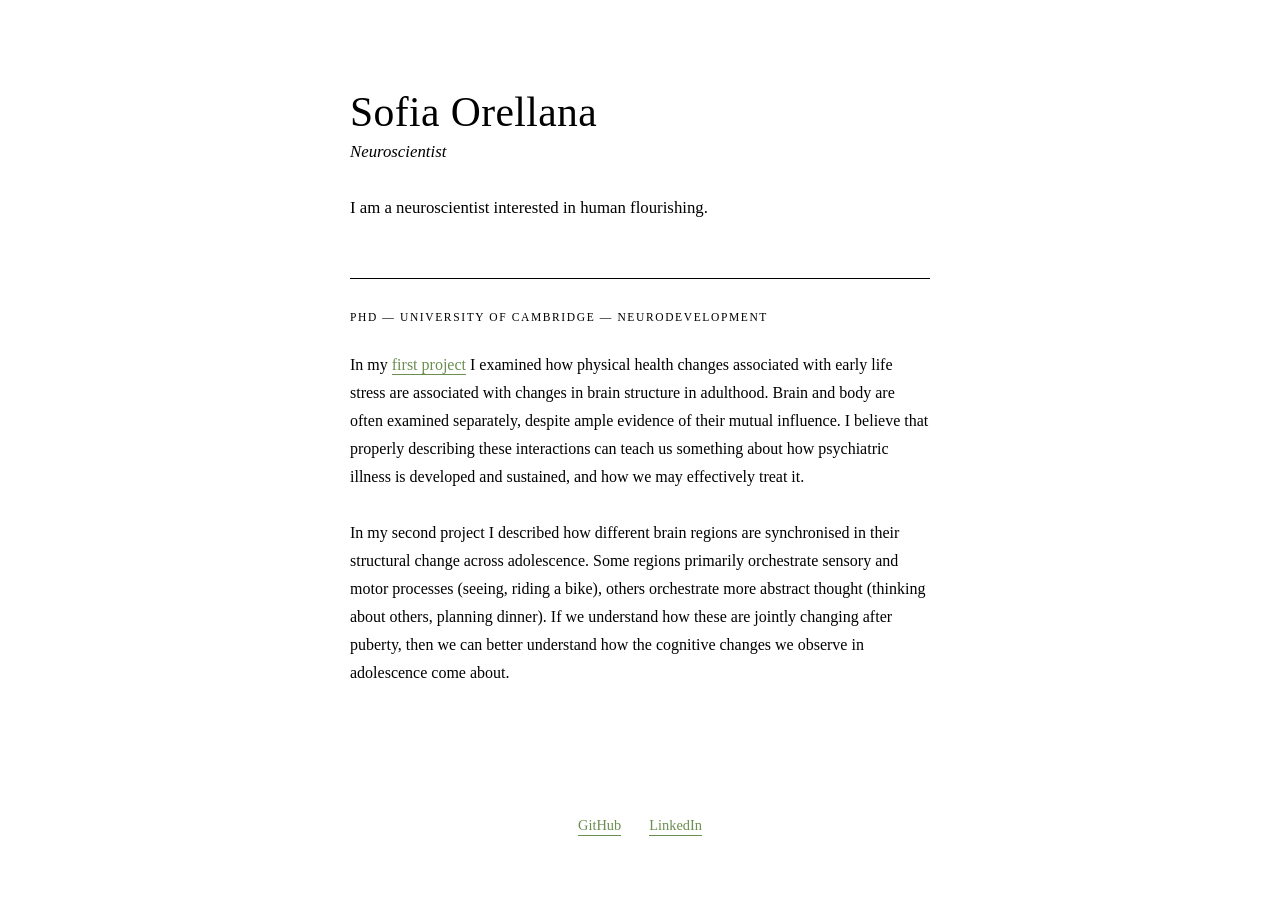
==== index.html @ bc7b794e "index?" ====
<!DOCTYPE html>
<html lang="en">
<head>
    <meta charset="UTF-8">
    <meta name="viewport" content="width=device-width, initial-scale=1.0">
    <title>Sofia Orellana</title>
    <style>
        * {
            margin: 0;
            padding: 0;
            box-sizing: border-box;
        }

        body {
            font-family: 'Times New Roman', Times, serif;
            background: #fff;
            color: #000;
            min-height: 100vh;
            display: flex;
            flex-direction: column;
        }

        main {
            max-width: 660px;
            margin: 0 auto;
            padding: 88px 40px 64px;
            flex: 1;
        }

        header {
            margin-bottom: 56px;
        }

        h1 {
            font-size: 2.6rem;
            font-weight: normal;
            letter-spacing: 0.01em;
            margin-bottom: 6px;
        }

        .subtitle {
            font-size: 1.05rem;
            font-style: italic;
        }

        .tagline {
            margin-top: 32px;
            font-size: 1.05rem;
            line-height: 1.65;
        }

        .research {
            border-top: 1px solid #000;
            padding-top: 32px;
        }

        .research-label {
            font-size: 0.72rem;
            letter-spacing: 0.14em;
            text-transform: uppercase;
            margin-bottom: 28px;
        }

        .research-intro {
            font-size: 1rem;
            line-height: 1.75;
            margin-bottom: 28px;
        }

        .project {
            margin-bottom: 28px;
        }

        .project p {
            font-size: 1rem;
            line-height: 1.75;
        }

        footer {
            max-width: 660px;
            margin: 0 auto;
            padding: 0 40px 64px;
            display: flex;
            gap: 28px;
        }

        a {
            color: #6b8f50;
            text-decoration: none;
            border-bottom: 1px solid #6b8f50;
            padding-bottom: 1px;
            transition: border-color 0.15s ease;
        }

        a:hover {
            border-bottom-color: transparent;
        }

        footer a {
            font-family: 'Times New Roman', Times, serif;
            font-size: 0.9rem;
        }

        @media (max-width: 600px) {
            main, footer {
                padding-left: 28px;
                padding-right: 28px;
            }

            h1 {
                font-size: 2rem;
            }
        }
    </style>
</head>
<body>

    <main>
        <header>
            <h1>Sofia Orellana</h1>
            <p class="subtitle">Neuroscientist</p>
            <p class="tagline">I am a neuroscientist interested in human flourishing.</p>
        </header>

        <section class="research">
            <p class="research-label">PhD &mdash; University of Cambridge &mdash; Neurodevelopment</p>

            <div class="project">
                <p>In my <a href="https://www.pnas.org/doi/10.1073/pnas.2304704121" target="_blank" rel="noopener">first project</a> I examined how physical health changes associated with early life stress are associated with changes in brain structure in adulthood. Brain and body are often examined separately, despite ample evidence of their mutual influence. I believe that properly describing these interactions can teach us something about how psychiatric illness is developed and sustained, and how we may effectively treat it.</p>
            </div>

            <div class="project">
                <p>In my second project I described how different brain regions are synchronised in their structural change across adolescence. Some regions primarily orchestrate sensory and motor processes (seeing, riding a bike), others orchestrate more abstract thought (thinking about others, planning dinner). If we understand how these are jointly changing after puberty, then we can better understand how the cognitive changes we observe in adolescence come about.</p>
            </div>
        </section>
    </main>

    <footer>
        <a href="https://github.com/s-orellana" target="_blank" rel="noopener">GitHub</a>
        <a href="https://uk.linkedin.com/in/sofia-c-orellana" target="_blank" rel="noopener">LinkedIn</a>
    </footer>

</body>
</html>
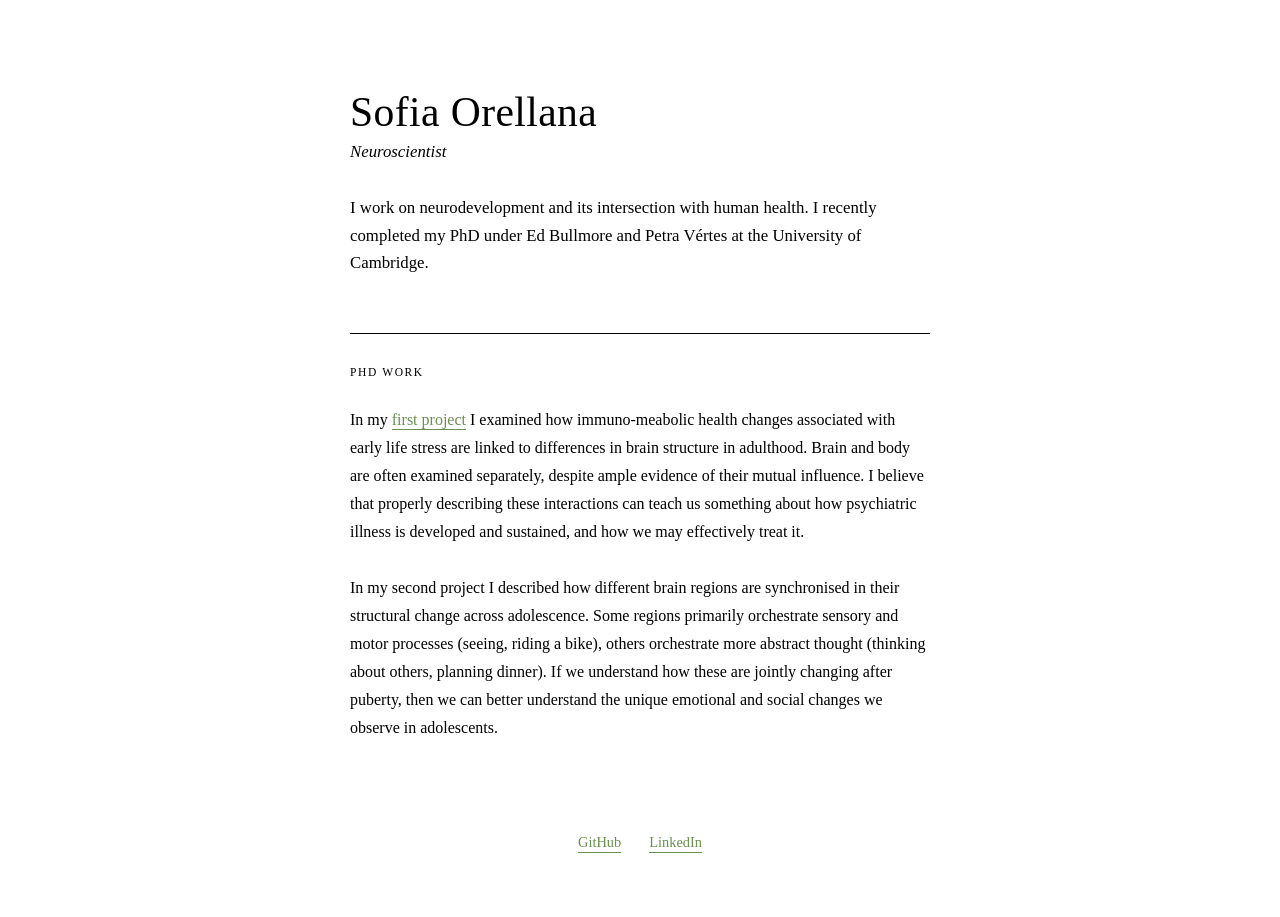
==== commit c010978e: "edits to text" ====
--- a/index.html
+++ b/index.html
@@ -119,18 +119,18 @@
         <header>
             <h1>Sofia Orellana</h1>
             <p class="subtitle">Neuroscientist</p>
-            <p class="tagline">I am a neuroscientist interested in human flourishing.</p>
+            <p class="tagline">I work on neurodevelopment and its intersection with human health. I recently completed my PhD under Ed Bullmore and Petra Vértes at the University of Cambridge.</p>
         </header>
 
         <section class="research">
-            <p class="research-label">PhD &mdash; University of Cambridge &mdash; Neurodevelopment</p>
+            <p class="research-label">PhD work</p>
 
             <div class="project">
-                <p>In my <a href="https://www.pnas.org/doi/10.1073/pnas.2304704121" target="_blank" rel="noopener">first project</a> I examined how physical health changes associated with early life stress are associated with changes in brain structure in adulthood. Brain and body are often examined separately, despite ample evidence of their mutual influence. I believe that properly describing these interactions can teach us something about how psychiatric illness is developed and sustained, and how we may effectively treat it.</p>
+                <p>In my <a href="https://www.pnas.org/doi/10.1073/pnas.2304704121" target="_blank" rel="noopener">first project</a> I examined how immuno-meabolic health changes associated with early life stress are linked to differences in brain structure in adulthood. Brain and body are often examined separately, despite ample evidence of their mutual influence. I believe that properly describing these interactions can teach us something about how psychiatric illness is developed and sustained, and how we may effectively treat it.</p>
             </div>
 
             <div class="project">
-                <p>In my second project I described how different brain regions are synchronised in their structural change across adolescence. Some regions primarily orchestrate sensory and motor processes (seeing, riding a bike), others orchestrate more abstract thought (thinking about others, planning dinner). If we understand how these are jointly changing after puberty, then we can better understand how the cognitive changes we observe in adolescence come about.</p>
+                <p>In my second project I described how different brain regions are synchronised in their structural change across adolescence. Some regions primarily orchestrate sensory and motor processes (seeing, riding a bike), others orchestrate more abstract thought (thinking about others, planning dinner). If we understand how these are jointly changing after puberty, then we can better understand the unique emotional and social changes we observe in adolescents.</p>
             </div>
         </section>
     </main>
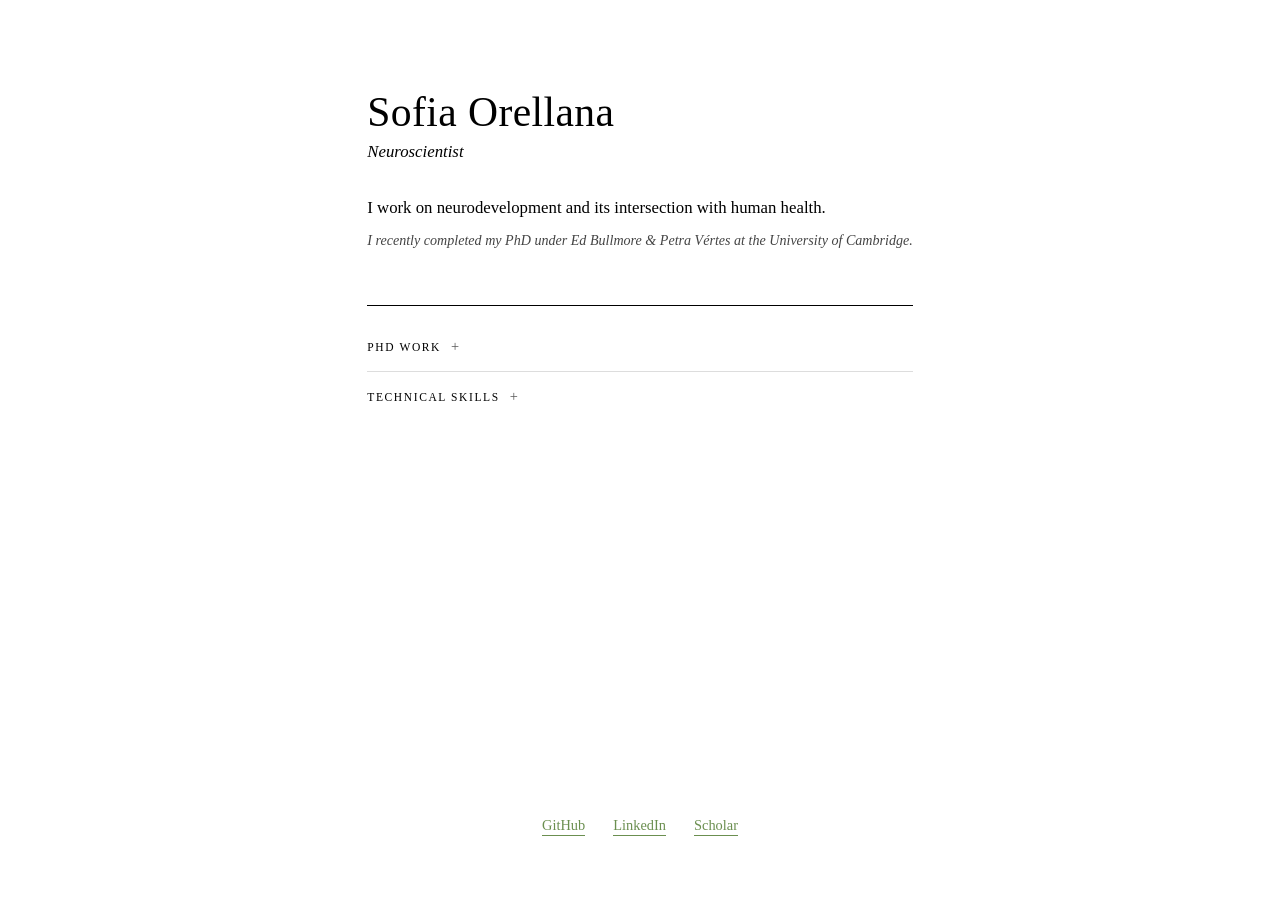
==== commit a00891f2: "edits to text" ====
--- a/index.html
+++ b/index.html
@@ -45,8 +45,18 @@
 
         .tagline {
             margin-top: 32px;
+        }
+
+        .tagline-main {
             font-size: 1.05rem;
             line-height: 1.65;
+        }
+
+        .tagline-meta {
+            margin-top: 10px;
+            font-size: 0.88rem;
+            font-style: italic;
+            color: #444;
         }
 
         .research {
@@ -54,16 +64,38 @@
             padding-top: 32px;
         }
 
-        .research-label {
+        details {
+            cursor: pointer;
+        }
+
+        details summary {
+            list-style: none;
+            display: flex;
+            align-items: baseline;
+            gap: 10px;
             font-size: 0.72rem;
             letter-spacing: 0.14em;
             text-transform: uppercase;
-            margin-bottom: 28px;
-        }
-
-        .research-intro {
-            font-size: 1rem;
-            line-height: 1.75;
+            margin-bottom: 0;
+            user-select: none;
+        }
+
+        details summary::-webkit-details-marker {
+            display: none;
+        }
+
+        details summary::after {
+            content: '+';
+            font-size: 0.9rem;
+            letter-spacing: 0;
+            color: #555;
+        }
+
+        details[open] summary::after {
+            content: '\2212';
+        }
+
+        details[open] summary {
             margin-bottom: 28px;
         }
 
@@ -74,6 +106,19 @@
         .project p {
             font-size: 1rem;
             line-height: 1.75;
+        }
+
+        .skills-list {
+            margin-top: 14px;
+            padding-left: 1.2em;
+            font-size: 1rem;
+            line-height: 2;
+        }
+
+        .research > details + details {
+            margin-top: 16px;
+            padding-top: 16px;
+            border-top: 1px solid #ddd;
         }
 
         footer {
@@ -119,25 +164,44 @@
         <header>
             <h1>Sofia Orellana</h1>
             <p class="subtitle">Neuroscientist</p>
-            <p class="tagline">I work on neurodevelopment and its intersection with human health. I recently completed my PhD under Ed Bullmore and Petra Vértes at the University of Cambridge.</p>
+            <div class="tagline">
+                <p class="tagline-main">I work on neurodevelopment and its intersection with human health.</p>
+                <p class="tagline-meta">I recently completed my PhD under Ed Bullmore &amp; Petra Vértes at the University of Cambridge.</p>
+            </div>
         </header>
 
         <section class="research">
-            <p class="research-label">PhD work</p>
-
-            <div class="project">
-                <p>In my <a href="https://www.pnas.org/doi/10.1073/pnas.2304704121" target="_blank" rel="noopener">first project</a> I examined how immuno-meabolic health changes associated with early life stress are linked to differences in brain structure in adulthood. Brain and body are often examined separately, despite ample evidence of their mutual influence. I believe that properly describing these interactions can teach us something about how psychiatric illness is developed and sustained, and how we may effectively treat it.</p>
-            </div>
-
-            <div class="project">
-                <p>In my second project I described how different brain regions are synchronised in their structural change across adolescence. Some regions primarily orchestrate sensory and motor processes (seeing, riding a bike), others orchestrate more abstract thought (thinking about others, planning dinner). If we understand how these are jointly changing after puberty, then we can better understand the unique emotional and social changes we observe in adolescents.</p>
-            </div>
+            <details>
+                <summary>PhD work</summary>
+
+                <div class="project">
+                    <p>In my <a href="https://www.pnas.org/doi/10.1073/pnas.2304704121" target="_blank" rel="noopener">first project</a> I examined how immuno-metabolic health changes associated with early life stress are linked to differences in brain structure in adulthood. Brain and body are often examined separately, despite ample evidence of their mutual influence. I believe that properly describing these interactions can teach us something about how psychiatric illness is developed and sustained, and how we may effectively treat it.</p>
+                </div>
+
+                <div class="project">
+                    <p>In my second project I described how different brain regions are synchronised in their structural change across adolescence. Some regions primarily orchestrate sensory and motor processes (seeing, riding a bike), others orchestrate more abstract thought (thinking about others, planning dinner). If we understand how these are jointly changing after puberty, then we can better understand the unique emotional and social changes we observe in adolescents.</p>
+                </div>
+            </details>
+
+            <details>
+                <summary>Technical skills</summary>
+
+                <div class="project">
+                    <p>In my work I regularly deal with large-scale datasets and complex analytics pipelines. I am comfortable working with:</p>
+                    <ul class="skills-list">
+                        <li>Clinical data</li>
+                        <li>MRI data</li>
+                        <li>Cluster computing</li>
+                    </ul>
+                </div>
+            </details>
         </section>
     </main>
 
     <footer>
         <a href="https://github.com/s-orellana" target="_blank" rel="noopener">GitHub</a>
         <a href="https://uk.linkedin.com/in/sofia-c-orellana" target="_blank" rel="noopener">LinkedIn</a>
+        <a href="https://scholar.google.com/citations?user=67bRZDMAAAAJ&hl=en" target="_blank" rel="noopener">Scholar</a>
     </footer>
 
 </body>
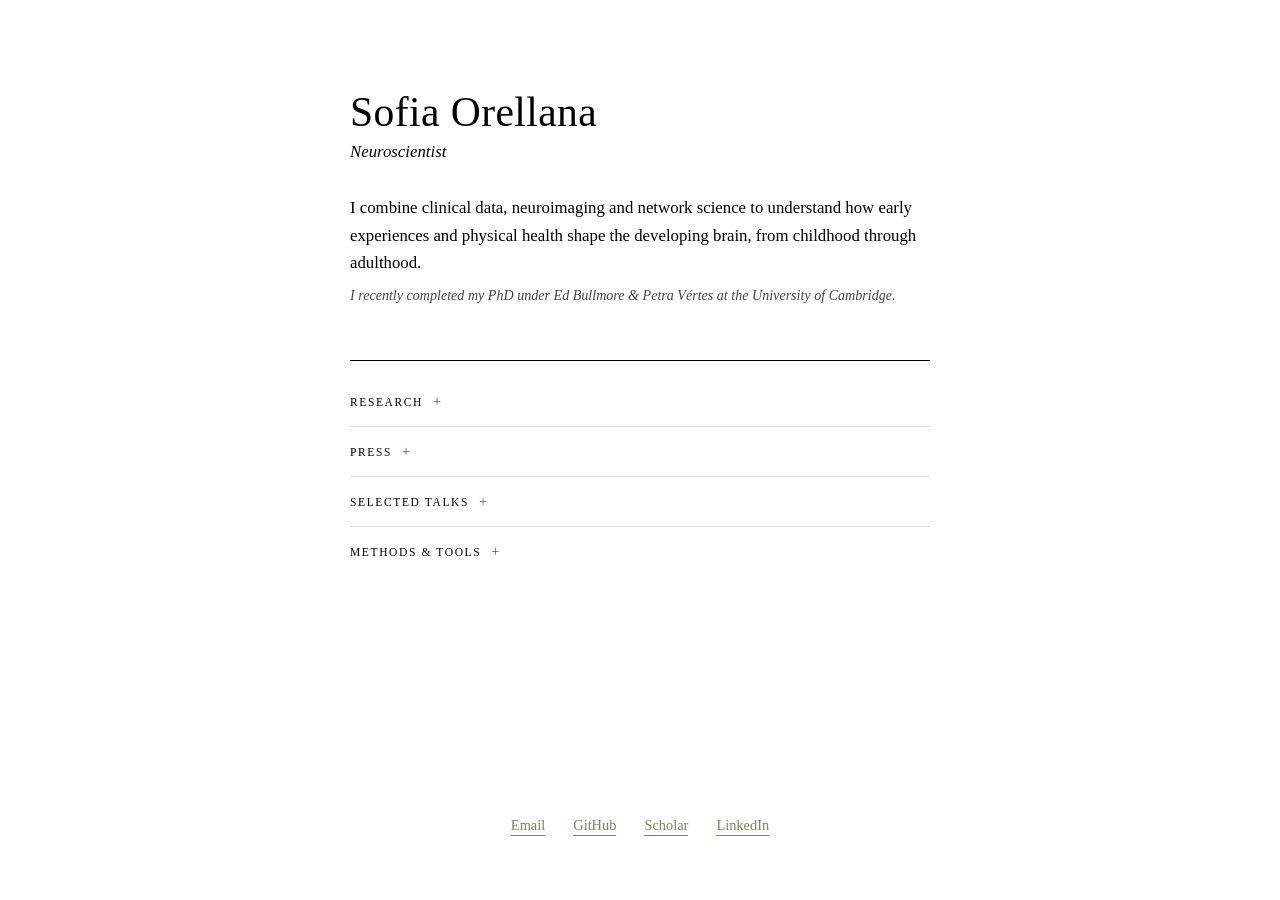
==== commit 44644613: "edits to text Made-with: Cursor" ====
--- a/index.html
+++ b/index.html
@@ -121,11 +121,100 @@
             border-top: 1px solid #ddd;
         }
 
+        .pub-list,
+        .talk-list {
+            list-style: none;
+            padding-left: 0;
+        }
+
+        .pub-list li {
+            font-size: 0.95rem;
+            line-height: 1.55;
+            margin-bottom: 18px;
+        }
+
+        .pub-list li:last-child,
+        .talk-list li:last-child {
+            margin-bottom: 0;
+        }
+
+        .pub-list .own-name {
+            font-weight: bold;
+        }
+
+        .pub-list .pub-title {
+            font-style: italic;
+        }
+
+        .pub-list .pub-venue {
+            color: #444;
+        }
+
+        .pub-group-label {
+            font-size: 0.72rem;
+            letter-spacing: 0.14em;
+            text-transform: uppercase;
+            color: #555;
+            margin-bottom: 12px;
+            margin-top: 4px;
+        }
+
+        .pub-list + .pub-group-label {
+            margin-top: 24px;
+        }
+
+        .talk-list li {
+            font-size: 0.95rem;
+            line-height: 1.55;
+            margin-bottom: 14px;
+        }
+
+        .talk-list .talk-date {
+            font-style: italic;
+            color: #444;
+        }
+
+        .press-intro {
+            font-size: 0.95rem;
+            line-height: 1.6;
+            margin-bottom: 16px;
+        }
+
+        .press-more {
+            font-size: 0.9rem;
+            line-height: 1.6;
+            margin-top: 16px;
+            color: #444;
+        }
+
+        .methods-group {
+            margin-bottom: 20px;
+        }
+
+        .methods-group:last-child {
+            margin-bottom: 0;
+        }
+
+        .methods-group h4 {
+            font-size: 0.72rem;
+            letter-spacing: 0.14em;
+            text-transform: uppercase;
+            color: #555;
+            font-weight: normal;
+            margin-bottom: 6px;
+        }
+
+        .methods-group p {
+            font-size: 0.95rem;
+            line-height: 1.65;
+        }
+
         footer {
             max-width: 660px;
             margin: 0 auto;
             padding: 0 40px 64px;
             display: flex;
+            flex-wrap: wrap;
             gap: 28px;
         }
 
@@ -165,14 +254,14 @@
             <h1>Sofia Orellana</h1>
             <p class="subtitle">Neuroscientist</p>
             <div class="tagline">
-                <p class="tagline-main">I work on neurodevelopment and its intersection with human health.</p>
+                <p class="tagline-main">I combine clinical data, neuroimaging and network science to understand how early experiences and physical health shape the developing brain, from childhood through adulthood.</p>
                 <p class="tagline-meta">I recently completed my PhD under Ed Bullmore &amp; Petra Vértes at the University of Cambridge.</p>
             </div>
         </header>
 
         <section class="research">
             <details>
-                <summary>PhD work</summary>
+                <summary>Research</summary>
 
                 <div class="project">
                     <p>In my <a href="https://www.pnas.org/doi/10.1073/pnas.2304704121" target="_blank" rel="noopener">first project</a> I examined how immuno-metabolic health changes associated with early life stress are linked to differences in brain structure in adulthood. Brain and body are often examined separately, despite ample evidence of their mutual influence. I believe that properly describing these interactions can teach us something about how psychiatric illness is developed and sustained, and how we may effectively treat it.</p>
@@ -184,24 +273,136 @@
             </details>
 
             <details>
-                <summary>Technical skills</summary>
-
-                <div class="project">
-                    <p>In my work I regularly deal with large-scale datasets and complex analytics pipelines. I am comfortable working with:</p>
-                    <ul class="skills-list">
-                        <li>Clinical data</li>
-                        <li>MRI data</li>
-                        <li>Cluster computing</li>
-                    </ul>
+                <summary>Press</summary>
+
+                <p class="press-intro">My 2024 PNAS paper on childhood maltreatment and adult brain structure was covered by news outlets internationally. A selection:</p>
+
+                <ul class="talk-list press-list">
+                    <li>
+                        <span class="talk-date">April 2024</span> — <a href="https://www.cam.ac.uk/research/news/study-unpicks-why-childhood-maltreatment-continues-to-impact-on-mental-and-physical-health-into" target="_blank" rel="noopener">University of Cambridge</a>: <em>Study unpicks why childhood maltreatment continues to impact on mental and physical health into adulthood.</em>
+                    </li>
+                    <li>
+                        <span class="talk-date">April 2024</span> — <a href="https://www.sciencedaily.com/releases/2024/04/240411130350.htm" target="_blank" rel="noopener">ScienceDaily</a>.
+                    </li>
+                    <li>
+                        <span class="talk-date">April 2024</span> — <a href="https://medicalxpress.com/news/2024-04-unpicks-childhood-maltreatment-impact-mental.html" target="_blank" rel="noopener">Medical Xpress</a>.
+                    </li>
+                    <li>
+                        <span class="talk-date">May 2024</span> — <a href="https://elpais.com/ciencia/materia-gris/2024-05-15/como-el-maltrato-infantil-condiciona-la-salud-de-quien-lo-sufrio.html" target="_blank" rel="noopener">El País</a> (in Spanish): <em>Cómo el maltrato infantil condiciona la salud de quien lo sufrió.</em>
+                    </li>
+                </ul>
+
+                <p class="press-more"><a href="https://pnas.altmetric.com/details/162027358/news" target="_blank" rel="noopener">Full coverage via Altmetric</a> (29 outlets, 38 stories).</p>
+            </details>
+
+            <!-- PUBLICATIONS SECTION — commented out for now. Uncomment the block below to restore.
+            <details>
+                <summary>Publications</summary>
+
+                <p class="pub-group-label">First-author</p>
+                <ul class="pub-list">
+                    <li>
+                        <span class="own-name">Orellana, S.C.</span>, Bethlehem, R.A.I., Simpson-Kent, I.L., van Harmelen, A., Vértes, P.E. &amp; Bullmore, E.T. (2024).
+                        <span class="pub-title">Childhood maltreatment influences adult brain structure through its effects on immune, metabolic, and psychosocial factors.</span>
+                        <span class="pub-venue">Proceedings of the National Academy of Sciences.</span>
+                        <a href="https://doi.org/10.1073/pnas.2304704121" target="_blank" rel="noopener">DOI</a>
+                    </li>
+                    <li>
+                        <span class="own-name">Orellana, S.C.</span>, Monaghan, A., Dorfschmidt, L., Sebenius, I.S., Hutchins, E., Dear, R., Romero-Garcia, R., Bethlehem, R.A.I., Vértes, P.E. &amp; Bullmore, E.T.
+                        <span class="pub-title">Coordinated dynamics of structural similarity development from childhood to adolescence underpin the maturation of canonical macro-scale functional connectivity networks.</span>
+                        <span class="pub-venue">In preparation.</span>
+                    </li>
+                </ul>
+
+                <p class="pub-group-label">Contributed</p>
+                <ul class="pub-list">
+                    <li>
+                        König, M., Smith, A.J., Moreno-López, L., Davidson, E., Dauvermann, M., <span class="own-name">Orellana, S.</span>, McCormick, E.M., Peris, T.S., Kaser, M., Ioannidis, K. &amp; van Harmelen, A.-L. (2025).
+                        <span class="pub-title">Friendship buffering effects on mental health symptoms before and during the COVID-19 pandemic: a UK longitudinal study of young people with childhood adversity.</span>
+                        <span class="pub-venue">Development and Psychopathology.</span>
+                        <a href="https://doi.org/10.1017/S0954579424001986" target="_blank" rel="noopener">DOI</a>
+                    </li>
+                    <li>
+                        Dauvermann, M.R., Moreno-Lopéz, L., Vai, B., González-García, N., <span class="own-name">Orellana, S.</span>, Jones, P.B., Bullmore, E., Goodyer, I.M. &amp; van Harmelen, A.-L. (2024).
+                        <span class="pub-title">Early adolescent perceived friendship quality aids affective and neural responses to social inclusion and exclusion in young adults with and without adverse childhood experiences.</span>
+                        <span class="pub-venue">Social Cognitive and Affective Neuroscience.</span>
+                        <a href="https://doi.org/10.1093/scan/nsae044" target="_blank" rel="noopener">DOI</a>
+                    </li>
+                    <li>
+                        König, M., Berhe, O., Ioannidis, K., <span class="own-name">Orellana, S.</span>, Davidson, E., Kaser, M., RAISE Consortium, Moreno-López, L. &amp; van Harmelen, A.-L. (2023).
+                        <span class="pub-title">The stress-buffering role of friendships in young people with childhood threat experiences: a preliminary report.</span>
+                        <span class="pub-venue">European Journal of Psychotraumatology.</span>
+                        <a href="https://doi.org/10.1080/20008066.2023.2281971" target="_blank" rel="noopener">DOI</a>
+                    </li>
+                    <li>
+                        Meier, I.M., Montoya, E.R., Spencer, H., <span class="own-name">Orellana, S.C.</span>, van Buuren, M., van Honk, J. &amp; Bos, P.A. (2023).
+                        <span class="pub-title">Preliminary data on oxytocin modulation of neural reactivity in women to emotional stimuli of children depending on childhood emotional neglect.</span>
+                        <span class="pub-venue">Developmental Psychobiology.</span>
+                        <a href="https://doi.org/10.1002/dev.22349" target="_blank" rel="noopener">DOI</a>
+                    </li>
+                    <li>
+                        Smith, A.J., Moreno-López, L., Davidson, E., Dauvermann, M., <span class="own-name">Orellana, S.</span>, Soneson, E., Ioannidis, K., Kaser, M. &amp; van Harmelen, A.-L. (2021).
+                        <span class="pub-title">REACT study protocol: Resilience after the COVID-19 threat (REACT) in adolescents.</span>
+                        <span class="pub-venue">BMJ Open.</span>
+                        <a href="https://doi.org/10.1136/bmjopen-2020-042824" target="_blank" rel="noopener">DOI</a>
+                    </li>
+                </ul>
+            </details>
+            -->
+            <!-- END PUBLICATIONS SECTION -->
+
+            <details>
+                <summary>Selected talks</summary>
+
+                <ul class="talk-list">
+                    <li>
+                        <span class="talk-date">November 2025</span> — Research keynote, NHS Luton Safeguarding Conference. <em>The effects of early adversity and neglect on adult health and brain structure.</em>
+                    </li>
+                    <li>
+                        <span class="talk-date">January 2024</span> — Oral presentation, Stress-NL Research Masterclass. <em>Immuno-metabolic and psychosocial mediators of early life stress on adult brain structure.</em>
+                    </li>
+                    <li>
+                        <span class="talk-date">June 2020</span> — Plenary, 20th International Conference on Computational Science (ICCS). <em>Assessing hub overload and cascading failure in neurological injury — a complex networks approach.</em>
+                    </li>
+                </ul>
+            </details>
+
+            <details>
+                <summary>Methods &amp; tools</summary>
+
+                <div class="methods-group">
+                    <h4>Statistics &amp; modelling</h4>
+                    <p>Multivariate models linking brain, body and behaviour, including mediation analyses; graph-theoretic analyses of structural brain networks; structural similarity / morphometric similarity network construction; analyses of coordinated brain maturation across development.</p>
+                </div>
+
+                <div class="methods-group">
+                    <h4>Neuroimaging</h4>
+                    <p>Structural MRI and diffusion-weighted imaging. FreeSurfer, FSL and SPM — from raw data through preprocessing, surface reconstruction, manual quality control, and network construction.</p>
+                </div>
+
+                <div class="methods-group">
+                    <h4>Programming &amp; infrastructure</h4>
+                    <p>Python, R, MATLAB and Bash. Comfortable building and running analysis pipelines on high-performance computing (SLURM) clusters, and working with large cohorts — including UK Biobank (n ≈ 10,000) and deeply-phenotyped longitudinal developmental samples.</p>
+                </div>
+
+                <div class="methods-group">
+                    <h4>Teaching</h4>
+                    <p>Taught MRI preprocessing with FreeSurfer, Bash scripting and HPC job submission to Master's students at the University of Cambridge.</p>
+                </div>
+
+                <div class="methods-group">
+                    <h4>Code</h4>
+                    <p>Analysis code from my published work is available on <a href="https://github.com/s-orellana" target="_blank" rel="noopener">GitHub</a>.</p>
                 </div>
             </details>
         </section>
     </main>
 
     <footer>
+        <a href="mailto:sdco2@cam.ac.uk">Email</a>
         <a href="https://github.com/s-orellana" target="_blank" rel="noopener">GitHub</a>
+        <a href="https://scholar.google.com/citations?user=67bRZDMAAAAJ&hl=en" target="_blank" rel="noopener">Scholar</a>
         <a href="https://uk.linkedin.com/in/sofia-c-orellana" target="_blank" rel="noopener">LinkedIn</a>
-        <a href="https://scholar.google.com/citations?user=67bRZDMAAAAJ&hl=en" target="_blank" rel="noopener">Scholar</a>
     </footer>
 
 </body>
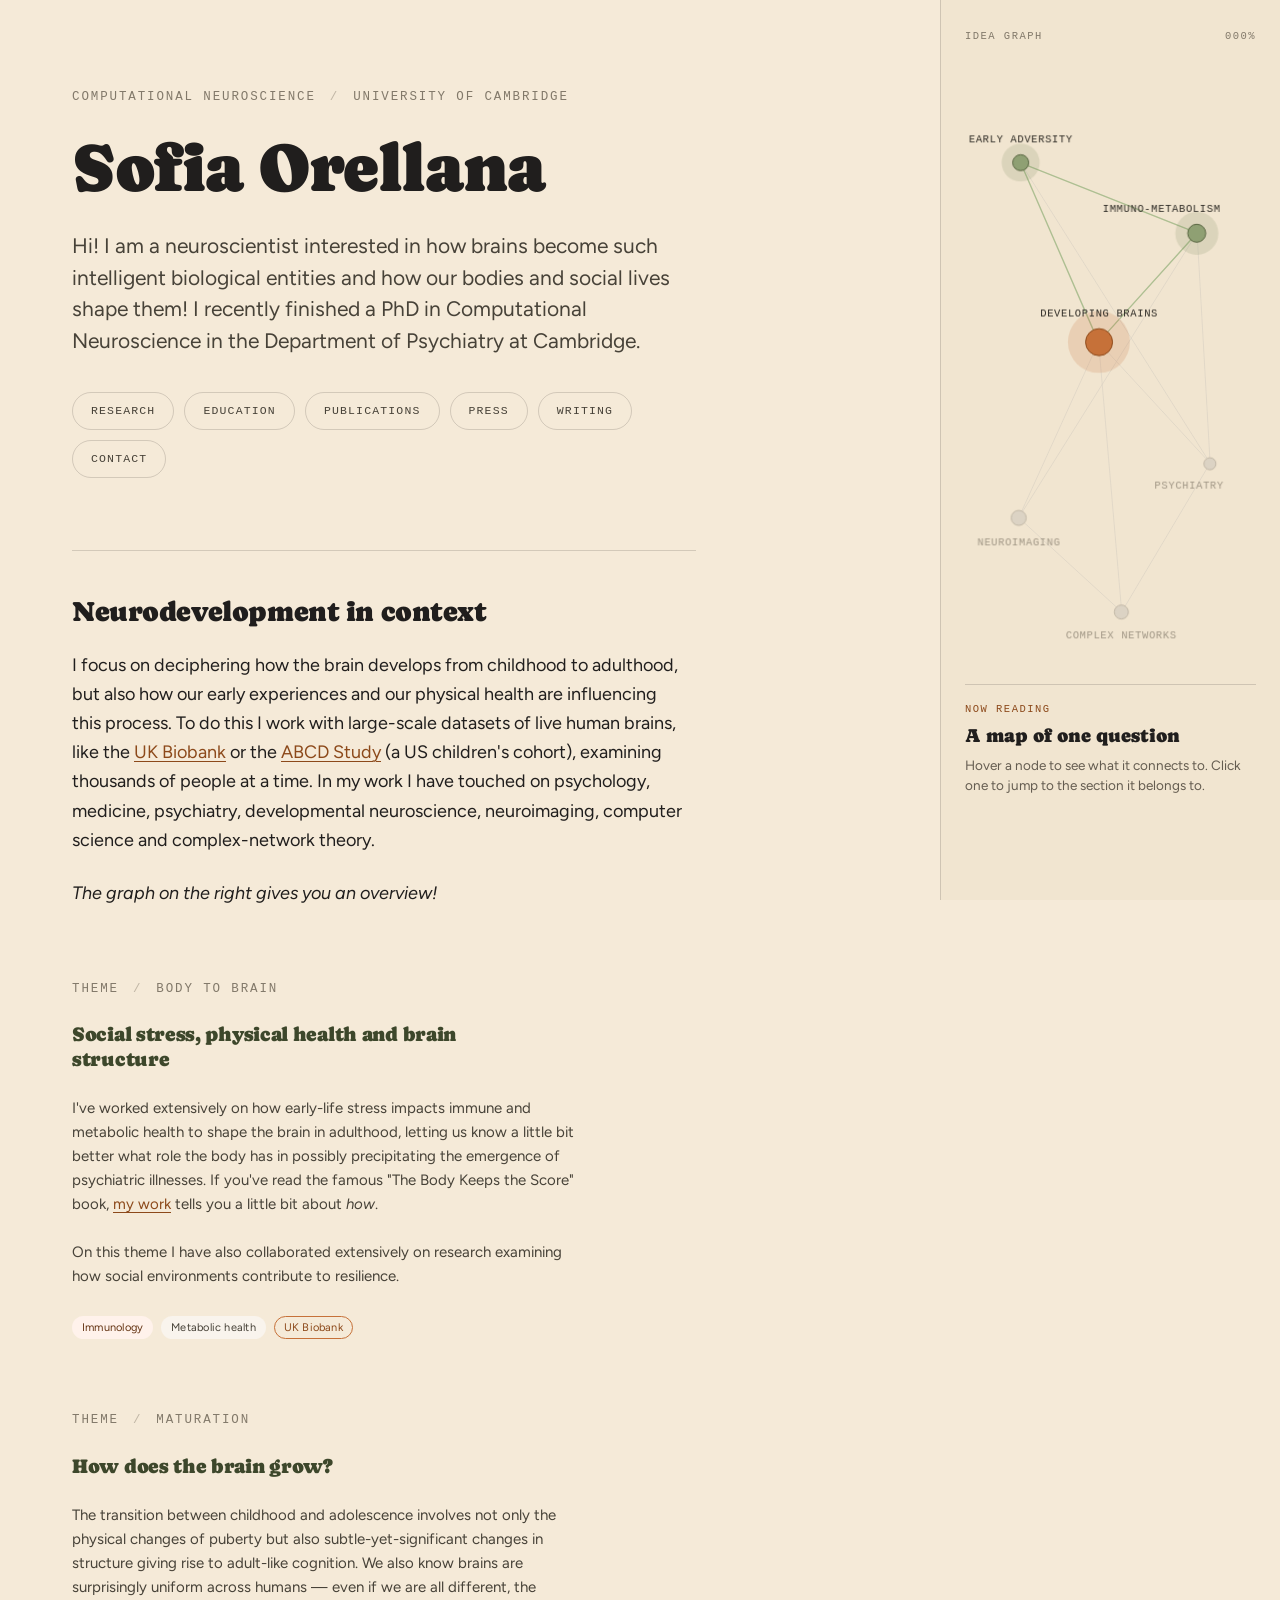
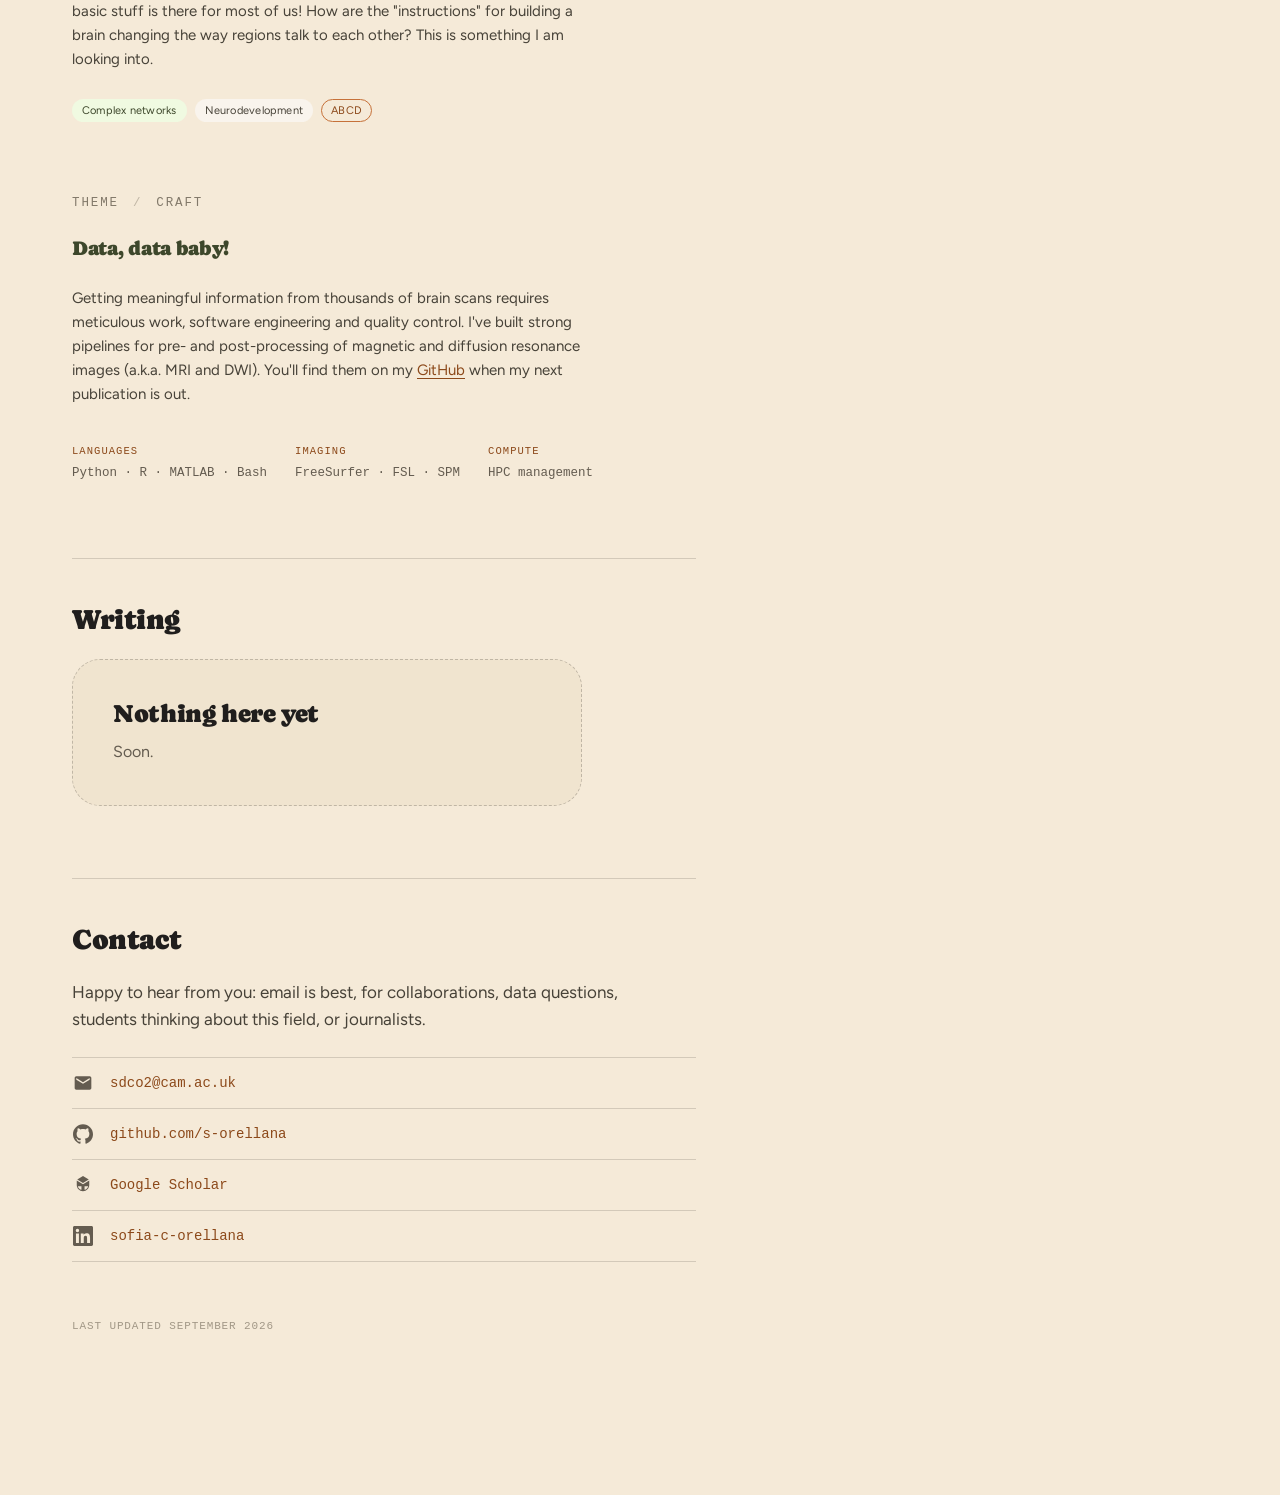
==== commit 3800eff3: "Publish the redesigned site as separate pages, and keep experimental drafts local. Co-authored-by: C" ====
--- a/index.html
+++ b/index.html
@@ -3,407 +3,371 @@
 <head>
     <meta charset="UTF-8">
     <meta name="viewport" content="width=device-width, initial-scale=1.0">
-    <title>Sofia Orellana</title>
-    <style>
-        * {
-            margin: 0;
-            padding: 0;
-            box-sizing: border-box;
-        }
-
-        body {
-            font-family: 'Times New Roman', Times, serif;
-            background: #fff;
-            color: #000;
-            min-height: 100vh;
-            display: flex;
-            flex-direction: column;
-        }
-
-        main {
-            max-width: 660px;
-            margin: 0 auto;
-            padding: 88px 40px 64px;
-            flex: 1;
-        }
-
-        header {
-            margin-bottom: 56px;
-        }
-
-        h1 {
-            font-size: 2.6rem;
-            font-weight: normal;
-            letter-spacing: 0.01em;
-            margin-bottom: 6px;
-        }
-
-        .subtitle {
-            font-size: 1.05rem;
-            font-style: italic;
-        }
-
-        .tagline {
-            margin-top: 32px;
-        }
-
-        .tagline-main {
-            font-size: 1.05rem;
-            line-height: 1.65;
-        }
-
-        .tagline-meta {
-            margin-top: 10px;
-            font-size: 0.88rem;
-            font-style: italic;
-            color: #444;
-        }
-
-        .research {
-            border-top: 1px solid #000;
-            padding-top: 32px;
-        }
-
-        details {
-            cursor: pointer;
-        }
-
-        details summary {
-            list-style: none;
-            display: flex;
-            align-items: baseline;
-            gap: 10px;
-            font-size: 0.72rem;
-            letter-spacing: 0.14em;
-            text-transform: uppercase;
-            margin-bottom: 0;
-            user-select: none;
-        }
-
-        details summary::-webkit-details-marker {
-            display: none;
-        }
-
-        details summary::after {
-            content: '+';
-            font-size: 0.9rem;
-            letter-spacing: 0;
-            color: #555;
-        }
-
-        details[open] summary::after {
-            content: '\2212';
-        }
-
-        details[open] summary {
-            margin-bottom: 28px;
-        }
-
-        .project {
-            margin-bottom: 28px;
-        }
-
-        .project p {
-            font-size: 1rem;
-            line-height: 1.75;
-        }
-
-        .skills-list {
-            margin-top: 14px;
-            padding-left: 1.2em;
-            font-size: 1rem;
-            line-height: 2;
-        }
-
-        .research > details + details {
-            margin-top: 16px;
-            padding-top: 16px;
-            border-top: 1px solid #ddd;
-        }
-
-        .pub-list,
-        .talk-list {
-            list-style: none;
-            padding-left: 0;
-        }
-
-        .pub-list li {
-            font-size: 0.95rem;
-            line-height: 1.55;
-            margin-bottom: 18px;
-        }
-
-        .pub-list li:last-child,
-        .talk-list li:last-child {
-            margin-bottom: 0;
-        }
-
-        .pub-list .own-name {
-            font-weight: bold;
-        }
-
-        .pub-list .pub-title {
-            font-style: italic;
-        }
-
-        .pub-list .pub-venue {
-            color: #444;
-        }
-
-        .pub-group-label {
-            font-size: 0.72rem;
-            letter-spacing: 0.14em;
-            text-transform: uppercase;
-            color: #555;
-            margin-bottom: 12px;
-            margin-top: 4px;
-        }
-
-        .pub-list + .pub-group-label {
-            margin-top: 24px;
-        }
-
-        .talk-list li {
-            font-size: 0.95rem;
-            line-height: 1.55;
-            margin-bottom: 14px;
-        }
-
-        .talk-list .talk-date {
-            font-style: italic;
-            color: #444;
-        }
-
-        .press-intro {
-            font-size: 0.95rem;
-            line-height: 1.6;
-            margin-bottom: 16px;
-        }
-
-        .press-more {
-            font-size: 0.9rem;
-            line-height: 1.6;
-            margin-top: 16px;
-            color: #444;
-        }
-
-        .methods-group {
-            margin-bottom: 20px;
-        }
-
-        .methods-group:last-child {
-            margin-bottom: 0;
-        }
-
-        .methods-group h4 {
-            font-size: 0.72rem;
-            letter-spacing: 0.14em;
-            text-transform: uppercase;
-            color: #555;
-            font-weight: normal;
-            margin-bottom: 6px;
-        }
-
-        .methods-group p {
-            font-size: 0.95rem;
-            line-height: 1.65;
-        }
-
-        footer {
-            max-width: 660px;
-            margin: 0 auto;
-            padding: 0 40px 64px;
-            display: flex;
-            flex-wrap: wrap;
-            gap: 28px;
-        }
-
-        a {
-            color: #6b8f50;
-            text-decoration: none;
-            border-bottom: 1px solid #6b8f50;
-            padding-bottom: 1px;
-            transition: border-color 0.15s ease;
-        }
-
-        a:hover {
-            border-bottom-color: transparent;
-        }
-
-        footer a {
-            font-family: 'Times New Roman', Times, serif;
-            font-size: 0.9rem;
-        }
-
-        @media (max-width: 600px) {
-            main, footer {
-                padding-left: 28px;
-                padding-right: 28px;
-            }
-
-            h1 {
-                font-size: 2rem;
-            }
-        }
-    </style>
+    <title>Sofia Orellana — Computational Neuroscience</title>
+    <meta name="description" content="Sofia Orellana — Computational Neuroscience at the University of Cambridge. Developmental neuroimaging, immuno-metabolic mediators of early-life stress, and complex brain networks.">
+    <link rel="preconnect" href="https://fonts.googleapis.com">
+    <link rel="preconnect" href="https://fonts.gstatic.com" crossorigin>
+    <link href="https://fonts.googleapis.com/css2?family=Caprasimo:wght@400&family=Figtree:wght@400;600;700&display=swap" rel="stylesheet">
+    <link rel="stylesheet" href="styles.css">
 </head>
 <body>
 
+<div class="page">
+
     <main>
-        <header>
-            <h1>Sofia Orellana</h1>
-            <p class="subtitle">Neuroscientist</p>
-            <div class="tagline">
-                <p class="tagline-main">I combine clinical data, neuroimaging and network science to understand how early experiences and physical health shape the developing brain, from childhood through adulthood.</p>
-                <p class="tagline-meta">I recently completed my PhD under Ed Bullmore &amp; Petra Vértes at the University of Cambridge.</p>
-            </div>
+
+        <header class="hero" data-nodes="brains,immuno,adversity">
+            <div class="kicker">
+                <span>Computational Neuroscience</span>
+                <span class="sep">/</span>
+                <span>University of Cambridge</span>
+            </div>
+            <h1 class="hero-name">Sofia Orellana</h1>
+            <p class="hero-tagline">Hi! I am a neuroscientist interested in how brains become such intelligent biological entities and how our bodies and social lives shape them! I recently finished a PhD in Computational Neuroscience in the Department of Psychiatry at Cambridge.</p>
+            <nav class="pill-nav">
+                <a href="#research">Research</a>
+                <a href="education.html">Education</a>
+                <a href="publications.html">Publications</a>
+                <a href="press.html">Press</a>
+                <a href="#writing">Writing</a>
+                <a href="#contact">Contact</a>
+            </nav>
         </header>
 
-        <section class="research">
-            <details>
-                <summary>Research</summary>
-
-                <div class="project">
-                    <p>In my <a href="https://www.pnas.org/doi/10.1073/pnas.2304704121" target="_blank" rel="noopener">first project</a> I examined how immuno-metabolic health changes associated with early life stress are linked to differences in brain structure in adulthood. Brain and body are often examined separately, despite ample evidence of their mutual influence. I believe that properly describing these interactions can teach us something about how psychiatric illness is developed and sustained, and how we may effectively treat it.</p>
-                </div>
-
-                <div class="project">
-                    <p>In my second project I described how different brain regions are synchronised in their structural change across adolescence. Some regions primarily orchestrate sensory and motor processes (seeing, riding a bike), others orchestrate more abstract thought (thinking about others, planning dinner). If we understand how these are jointly changing after puberty, then we can better understand the unique emotional and social changes we observe in adolescents.</p>
-                </div>
-            </details>
-
-            <details>
-                <summary>Press</summary>
-
-                <p class="press-intro">My 2024 PNAS paper on childhood maltreatment and adult brain structure was covered by news outlets internationally. A selection:</p>
-
-                <ul class="talk-list press-list">
-                    <li>
-                        <span class="talk-date">April 2024</span> — <a href="https://www.cam.ac.uk/research/news/study-unpicks-why-childhood-maltreatment-continues-to-impact-on-mental-and-physical-health-into" target="_blank" rel="noopener">University of Cambridge</a>: <em>Study unpicks why childhood maltreatment continues to impact on mental and physical health into adulthood.</em>
-                    </li>
-                    <li>
-                        <span class="talk-date">April 2024</span> — <a href="https://www.sciencedaily.com/releases/2024/04/240411130350.htm" target="_blank" rel="noopener">ScienceDaily</a>.
-                    </li>
-                    <li>
-                        <span class="talk-date">April 2024</span> — <a href="https://medicalxpress.com/news/2024-04-unpicks-childhood-maltreatment-impact-mental.html" target="_blank" rel="noopener">Medical Xpress</a>.
-                    </li>
-                    <li>
-                        <span class="talk-date">May 2024</span> — <a href="https://elpais.com/ciencia/materia-gris/2024-05-15/como-el-maltrato-infantil-condiciona-la-salud-de-quien-lo-sufrio.html" target="_blank" rel="noopener">El País</a> (in Spanish): <em>Cómo el maltrato infantil condiciona la salud de quien lo sufrió.</em>
-                    </li>
-                </ul>
-
-                <p class="press-more"><a href="https://pnas.altmetric.com/details/162027358/news" target="_blank" rel="noopener">Full coverage via Altmetric</a> (29 outlets, 38 stories).</p>
-            </details>
-
-            <!-- PUBLICATIONS SECTION — commented out for now. Uncomment the block below to restore.
-            <details>
-                <summary>Publications</summary>
-
-                <p class="pub-group-label">First-author</p>
-                <ul class="pub-list">
-                    <li>
-                        <span class="own-name">Orellana, S.C.</span>, Bethlehem, R.A.I., Simpson-Kent, I.L., van Harmelen, A., Vértes, P.E. &amp; Bullmore, E.T. (2024).
-                        <span class="pub-title">Childhood maltreatment influences adult brain structure through its effects on immune, metabolic, and psychosocial factors.</span>
-                        <span class="pub-venue">Proceedings of the National Academy of Sciences.</span>
-                        <a href="https://doi.org/10.1073/pnas.2304704121" target="_blank" rel="noopener">DOI</a>
-                    </li>
-                    <li>
-                        <span class="own-name">Orellana, S.C.</span>, Monaghan, A., Dorfschmidt, L., Sebenius, I.S., Hutchins, E., Dear, R., Romero-Garcia, R., Bethlehem, R.A.I., Vértes, P.E. &amp; Bullmore, E.T.
-                        <span class="pub-title">Coordinated dynamics of structural similarity development from childhood to adolescence underpin the maturation of canonical macro-scale functional connectivity networks.</span>
-                        <span class="pub-venue">In preparation.</span>
-                    </li>
-                </ul>
-
-                <p class="pub-group-label">Contributed</p>
-                <ul class="pub-list">
-                    <li>
-                        König, M., Smith, A.J., Moreno-López, L., Davidson, E., Dauvermann, M., <span class="own-name">Orellana, S.</span>, McCormick, E.M., Peris, T.S., Kaser, M., Ioannidis, K. &amp; van Harmelen, A.-L. (2025).
-                        <span class="pub-title">Friendship buffering effects on mental health symptoms before and during the COVID-19 pandemic: a UK longitudinal study of young people with childhood adversity.</span>
-                        <span class="pub-venue">Development and Psychopathology.</span>
-                        <a href="https://doi.org/10.1017/S0954579424001986" target="_blank" rel="noopener">DOI</a>
-                    </li>
-                    <li>
-                        Dauvermann, M.R., Moreno-Lopéz, L., Vai, B., González-García, N., <span class="own-name">Orellana, S.</span>, Jones, P.B., Bullmore, E., Goodyer, I.M. &amp; van Harmelen, A.-L. (2024).
-                        <span class="pub-title">Early adolescent perceived friendship quality aids affective and neural responses to social inclusion and exclusion in young adults with and without adverse childhood experiences.</span>
-                        <span class="pub-venue">Social Cognitive and Affective Neuroscience.</span>
-                        <a href="https://doi.org/10.1093/scan/nsae044" target="_blank" rel="noopener">DOI</a>
-                    </li>
-                    <li>
-                        König, M., Berhe, O., Ioannidis, K., <span class="own-name">Orellana, S.</span>, Davidson, E., Kaser, M., RAISE Consortium, Moreno-López, L. &amp; van Harmelen, A.-L. (2023).
-                        <span class="pub-title">The stress-buffering role of friendships in young people with childhood threat experiences: a preliminary report.</span>
-                        <span class="pub-venue">European Journal of Psychotraumatology.</span>
-                        <a href="https://doi.org/10.1080/20008066.2023.2281971" target="_blank" rel="noopener">DOI</a>
-                    </li>
-                    <li>
-                        Meier, I.M., Montoya, E.R., Spencer, H., <span class="own-name">Orellana, S.C.</span>, van Buuren, M., van Honk, J. &amp; Bos, P.A. (2023).
-                        <span class="pub-title">Preliminary data on oxytocin modulation of neural reactivity in women to emotional stimuli of children depending on childhood emotional neglect.</span>
-                        <span class="pub-venue">Developmental Psychobiology.</span>
-                        <a href="https://doi.org/10.1002/dev.22349" target="_blank" rel="noopener">DOI</a>
-                    </li>
-                    <li>
-                        Smith, A.J., Moreno-López, L., Davidson, E., Dauvermann, M., <span class="own-name">Orellana, S.</span>, Soneson, E., Ioannidis, K., Kaser, M. &amp; van Harmelen, A.-L. (2021).
-                        <span class="pub-title">REACT study protocol: Resilience after the COVID-19 threat (REACT) in adolescents.</span>
-                        <span class="pub-venue">BMJ Open.</span>
-                        <a href="https://doi.org/10.1136/bmjopen-2020-042824" target="_blank" rel="noopener">DOI</a>
-                    </li>
-                </ul>
-            </details>
-            -->
-            <!-- END PUBLICATIONS SECTION -->
-
-            <details>
-                <summary>Selected talks</summary>
-
-                <ul class="talk-list">
-                    <li>
-                        <span class="talk-date">November 2025</span> — Research keynote, NHS Luton Safeguarding Conference. <em>The effects of early adversity and neglect on adult health and brain structure.</em>
-                    </li>
-                    <li>
-                        <span class="talk-date">January 2024</span> — Oral presentation, Stress-NL Research Masterclass. <em>Immuno-metabolic and psychosocial mediators of early life stress on adult brain structure.</em>
-                    </li>
-                    <li>
-                        <span class="talk-date">June 2020</span> — Plenary, 20th International Conference on Computational Science (ICCS). <em>Assessing hub overload and cascading failure in neurological injury — a complex networks approach.</em>
-                    </li>
-                </ul>
-            </details>
-
-            <details>
-                <summary>Methods &amp; tools</summary>
-
-                <div class="methods-group">
-                    <h4>Statistics &amp; modelling</h4>
-                    <p>Multivariate models linking brain, body and behaviour, including mediation analyses; graph-theoretic analyses of structural brain networks; structural similarity / morphometric similarity network construction; analyses of coordinated brain maturation across development.</p>
-                </div>
-
-                <div class="methods-group">
-                    <h4>Neuroimaging</h4>
-                    <p>Structural MRI and diffusion-weighted imaging. FreeSurfer, FSL and SPM — from raw data through preprocessing, surface reconstruction, manual quality control, and network construction.</p>
-                </div>
-
-                <div class="methods-group">
-                    <h4>Programming &amp; infrastructure</h4>
-                    <p>Python, R, MATLAB and Bash. Comfortable building and running analysis pipelines on high-performance computing (SLURM) clusters, and working with large cohorts — including UK Biobank (n ≈ 10,000) and deeply-phenotyped longitudinal developmental samples.</p>
-                </div>
-
-                <div class="methods-group">
-                    <h4>Teaching</h4>
-                    <p>Taught MRI preprocessing with FreeSurfer, Bash scripting and HPC job submission to Master's students at the University of Cambridge.</p>
-                </div>
-
-                <div class="methods-group">
-                    <h4>Code</h4>
-                    <p>Analysis code from my published work is available on <a href="https://github.com/s-orellana" target="_blank" rel="noopener">GitHub</a>.</p>
-                </div>
-            </details>
-        </section>
+        <section id="research" data-nodes="brains,immuno,adversity,psychiatry,imaging,networks">
+            <h2 class="h2-lead">Neurodevelopment in context</h2>
+            <p class="lede">I focus on deciphering how the brain develops from childhood to adulthood, but also how our early experiences and our physical health are influencing this process. To do this I work with large-scale datasets of live human brains, like the <a href="https://www.ukbiobank.ac.uk/" target="_blank" rel="noopener">UK Biobank</a> or the <a href="https://abcdstudy.org/" target="_blank" rel="noopener">ABCD Study</a> (a US children's cohort), examining thousands of people at a time. In my work I have touched on psychology, medicine, psychiatry, developmental neuroscience, neuroimaging, computer science and complex-network theory.</p>
+            <p class="lede"><em>The graph on the right gives you an overview!</em></p>
+        </section>
+
+        <section data-nodes="immuno,adversity,psychiatry">
+            <div class="kicker"><span>Theme</span><span class="sep">/</span><span>Body to brain</span></div>
+            <h3 class="h3-theme">Social stress, physical health and brain structure</h3>
+            <p class="body-copy">I've worked extensively on how early-life stress impacts immune and metabolic health to shape the brain in adulthood, letting us know a little bit better what role the body has in possibly precipitating the emergence of psychiatric illnesses. If you've read the famous "The Body Keeps the Score" book, <a href="https://doi.org/10.1073/pnas.2304704121" target="_blank" rel="noopener">my work</a> tells you a little bit about <em>how</em>.</p>
+            <p class="body-copy">On this theme I have also collaborated extensively on research examining how social environments contribute to resilience.</p>
+            <div class="tags-row">
+                <span class="tag tag-accent">Immunology</span>
+                <span class="tag tag-neutral">Metabolic health</span>
+                <span class="tag tag-outline">UK Biobank</span>
+            </div>
+        </section>
+
+        <section data-nodes="networks,brains,imaging">
+            <div class="kicker"><span>Theme</span><span class="sep">/</span><span>Maturation</span></div>
+            <h3 class="h3-theme">How does the brain grow?</h3>
+            <p class="body-copy">The transition between childhood and adolescence involves not only the physical changes of puberty but also subtle-yet-significant changes in structure giving rise to adult-like cognition. We also know brains are surprisingly uniform across humans — even if we are all different, the basic stuff is there for most of us! How are the "instructions" for building a brain changing the way regions talk to each other? This is something I am looking into.</p>
+            <div class="tags-row">
+                <span class="tag tag-accent-2">Complex networks</span>
+                <span class="tag tag-neutral">Neurodevelopment</span>
+                <span class="tag tag-outline">ABCD</span>
+            </div>
+        </section>
+
+        <section data-nodes="imaging,networks">
+            <div class="kicker"><span>Theme</span><span class="sep">/</span><span>Craft</span></div>
+            <h3 class="h3-theme">Data, data baby!</h3>
+            <p class="body-copy">Getting meaningful information from thousands of brain scans requires meticulous work, software engineering and quality control. I've built strong pipelines for pre- and post-processing of magnetic and diffusion resonance images (a.k.a. MRI and DWI). You'll find them on my <a href="https://github.com/s-orellana" target="_blank" rel="noopener">GitHub</a> when my next publication is out.</p>
+            <div class="tech-grid">
+                <div><div>Languages</div>Python · R · MATLAB · Bash</div>
+                <div><div>Imaging</div>FreeSurfer · FSL · SPM</div>
+                <div><div>Compute</div>HPC management</div>
+            </div>
+        </section>
+
+        <section id="writing" data-nodes="">
+            <h2 class="h2-lead">Writing</h2>
+            <div class="notes-card">
+                <h3>Nothing here yet</h3>
+                <p>Soon.</p>
+            </div>
+        </section>
+
+        <section id="contact" data-nodes="brains,immuno,adversity,psychiatry,imaging,networks">
+            <h2 class="h2-lead">Contact</h2>
+            <p class="body-copy">Happy to hear from you: email is best, for collaborations, data questions, students thinking about this field, or journalists.</p>
+            <div class="contact-rows">
+                <a href="mailto:sdco2@cam.ac.uk">
+                    <span class="icon" aria-hidden="true">
+                        <svg viewBox="0 0 24 24" fill="currentColor"><path d="M20 4H4c-1.1 0-2 .9-2 2v12c0 1.1.9 2 2 2h16c1.1 0 2-.9 2-2V6c0-1.1-.9-2-2-2m0 4-8 5-8-5V6l8 5 8-5z"/></svg>
+                    </span>
+                    sdco2@cam.ac.uk
+                </a>
+                <a href="https://github.com/s-orellana" target="_blank" rel="noopener">
+                    <span class="icon" aria-hidden="true">
+                        <svg viewBox="0 0 24 24" fill="currentColor"><path d="M12 .297c-6.63 0-12 5.373-12 12 0 5.303 3.438 9.8 8.205 11.385.6.113.82-.258.82-.577 0-.285-.01-1.04-.015-2.04-3.338.724-4.042-1.61-4.042-1.61C4.422 18.07 3.633 17.7 3.633 17.7c-1.087-.744.084-.729.084-.729 1.205.084 1.838 1.236 1.838 1.236 1.07 1.835 2.809 1.305 3.495.998.108-.776.417-1.305.76-1.605-2.665-.3-5.466-1.332-5.466-5.93 0-1.31.465-2.38 1.235-3.22-.135-.303-.54-1.523.105-3.176 0 0 1.005-.322 3.3 1.23.96-.267 1.98-.399 3-.405 1.02.006 2.04.138 3 .405 2.28-1.552 3.285-1.23 3.285-1.23.645 1.653.24 2.873.12 3.176.765.84 1.23 1.91 1.23 3.22 0 4.61-2.805 5.625-5.475 5.92.42.36.81 1.096.81 2.22 0 1.606-.015 2.896-.015 3.286 0 .315.21.69.825.57C20.565 22.092 24 17.592 24 12.297c0-6.627-5.373-12-12-12"/></svg>
+                    </span>
+                    github.com/s-orellana
+                </a>
+                <a href="https://scholar.google.com/citations?user=67bRZDMAAAAJ&amp;hl=en" target="_blank" rel="noopener">
+                    <span class="icon" aria-hidden="true">
+                        <svg viewBox="0 0 24 24" fill="currentColor"><path d="M12 9.68 5.07 5.5 12 1.32 18.93 5.5 12 9.68zm0 1.47 7.5-4.5V12c0 3.87-3.13 7.5-7.5 7.5S4.5 15.87 4.5 12V6.65L12 11.15zM5.82 13.5c.4 2.16 2.17 3.93 4.33 4.33v-4.33H5.82zm8.03 4.33c2.16-.4 3.93-2.17 4.33-4.33h-4.33v4.33z"/></svg>
+                    </span>
+                    Google Scholar
+                </a>
+                <a href="https://uk.linkedin.com/in/sofia-c-orellana" target="_blank" rel="noopener">
+                    <span class="icon" aria-hidden="true">
+                        <svg viewBox="0 0 24 24" fill="currentColor"><path d="M20.447 20.452h-3.554v-5.569c0-1.328-.027-3.037-1.852-3.037-1.853 0-2.136 1.445-2.136 2.939v5.667H9.351V9h3.414v1.561h.046c.477-.9 1.637-1.85 3.37-1.85 3.601 0 4.267 2.37 4.267 5.455v6.286zM5.337 7.433a2.062 2.062 0 0 1-2.063-2.065 2.064 2.064 0 1 1 2.063 2.065zm1.782 13.019H3.555V9h3.564v11.452zM22.225 0H1.771C.792 0 0 .774 0 1.729v20.542C0 23.227.792 24 1.771 24h20.451C23.2 24 24 23.227 24 22.271V1.729C24 .774 23.2 0 22.222 0h.003z"/></svg>
+                    </span>
+                    sofia-c-orellana
+                </a>
+            </div>
+            <div class="updated">Last updated September 2026</div>
+        </section>
+
     </main>
 
-    <footer>
-        <a href="mailto:sdco2@cam.ac.uk">Email</a>
-        <a href="https://github.com/s-orellana" target="_blank" rel="noopener">GitHub</a>
-        <a href="https://scholar.google.com/citations?user=67bRZDMAAAAJ&hl=en" target="_blank" rel="noopener">Scholar</a>
-        <a href="https://uk.linkedin.com/in/sofia-c-orellana" target="_blank" rel="noopener">LinkedIn</a>
-    </footer>
+    <aside class="rail" aria-label="Idea graph">
+        <div class="rail-head">
+            <span>Idea graph</span>
+            <span id="rail-progress">000%</span>
+        </div>
+        <div class="rail-graph" id="rail-graph">
+            <svg viewBox="0 0 292 560" preserveAspectRatio="none" id="rail-edges"></svg>
+        </div>
+        <div class="rail-panel">
+            <div class="panel-kicker" id="panel-kicker">Now reading</div>
+            <div class="panel-title" id="panel-title">A map of one question</div>
+            <p class="panel-body" id="panel-body">Hover a node to see what it connects to. Click one to jump to the section it belongs to.</p>
+        </div>
+    </aside>
+
+</div>
+
+<script>
+(function () {
+    'use strict';
+
+    const NODES = [
+        { id: 'brains',     label: 'Developing brains', x: 132, y: 258, r: 13, anchor: 'middle', dx: 0,   dy: -26, target: 'research',
+          body: 'The hub. How brain structure is built, and rebuilt, across childhood, adolescence and the rest of a life.' },
+        { id: 'adversity',  label: 'Early adversity',   x: 54,  y: 96,  r: 8,  anchor: 'start',  dx: -6,  dy: -18, target: 'research',
+          body: 'Maltreatment, neglect and early stress as physical exposures with measurable downstream signatures.' },
+        { id: 'immuno',     label: 'Immuno-metabolism', x: 234, y: 158, r: 9,  anchor: 'end',    dx: 14,  dy: -16, target: 'research',
+          body: 'Inflammation and metabolic strain as the routes by which an early environment gets into the brain.' },
+        { id: 'psychiatry', label: 'Psychiatry',        x: 246, y: 372, r: 8,  anchor: 'end',    dx: 14,  dy: 22,  target: 'research',
+          body: 'Where the findings land: mental health outcomes, resilience, and what clinicians and social workers can use.' },
+        { id: 'imaging',    label: 'Neuroimaging',      x: 52,  y: 424, r: 10, anchor: 'start',  dx: -6,  dy: 24,  target: 'research',
+          body: 'MRI preprocessing as a discipline — FreeSurfer, surface editing, pipelines on HPC clusters.' },
+        { id: 'networks',   label: 'Complex networks',  x: 158, y: 508, r: 9,  anchor: 'middle', dx: 0,   dy: 26,  target: 'research',
+          body: 'Graph theory for cortical organisation: how networks mature, and how they fail under injury.' },
+    ];
+
+    const EDGES = [
+        ['brains', 'adversity'], ['brains', 'immuno'], ['brains', 'psychiatry'],
+        ['brains', 'imaging'], ['brains', 'networks'],
+        ['adversity', 'immuno'], ['immuno', 'psychiatry'], ['adversity', 'psychiatry'],
+        ['imaging', 'networks'], ['imaging', 'immuno'], ['networks', 'psychiatry'],
+    ];
+
+    const EDGE_NOTES = {
+        'brains|adversity': 'Adversity is read as a developmental exposure, not only a memory.',
+        'brains|immuno': 'Immune and metabolic state as a mediator of brain structure.',
+        'brains|psychiatry': 'Structural findings translated into psychiatric risk and resilience.',
+        'brains|imaging': 'Nothing about development is visible without a defensible pipeline.',
+        'brains|networks': 'Cortical organisation described as a maturing graph.',
+        'adversity|immuno': 'Childhood maltreatment leaves an inflammatory and metabolic trace.',
+        'immuno|psychiatry': 'Physical medicine and mental health treated as one system.',
+        'adversity|psychiatry': 'Early stress to adult mental health, via the body.',
+        'imaging|networks': 'Preprocessing choices change the network you reconstruct.',
+        'imaging|immuno': 'Biobank-scale imaging joined to peripheral blood markers.',
+        'networks|psychiatry': 'Cascading network failure as a model for clinical decline.',
+    };
+
+    const VIEW_W = 292;
+    const VIEW_H = 560;
+    const DRIFT = 0.3;
+    const SVG_NS = 'http://www.w3.org/2000/svg';
+
+    const graphRoot = document.getElementById('rail-graph');
+    const svg = document.getElementById('rail-edges');
+    const progressEl = document.getElementById('rail-progress');
+    const panelKicker = document.getElementById('panel-kicker');
+    const panelTitle = document.getElementById('panel-title');
+    const panelBody = document.getElementById('panel-body');
+
+    const state = {
+        t: 0,
+        hover: null,
+        active: ['brains'],
+        progress: 0,
+    };
+
+    const edgeEls = EDGES.map(function ([a, b]) {
+        const line = document.createElementNS(SVG_NS, 'line');
+        line.setAttribute('stroke-linecap', 'round');
+        line.setAttribute('vector-effect', 'non-scaling-stroke');
+        svg.appendChild(line);
+        return { a: a, b: b, el: line };
+    });
+
+    const nodeEls = NODES.map(function (n) {
+        const wrapper = document.createElement('div');
+        wrapper.className = 'graph-node';
+        wrapper.dataset.id = n.id;
+        wrapper.style.left = (n.x / VIEW_W * 100).toFixed(3) + '%';
+        wrapper.style.top = (n.y / VIEW_H * 100).toFixed(3) + '%';
+
+        const halo = document.createElement('div');
+        halo.className = 'graph-halo';
+        wrapper.appendChild(halo);
+
+        const dot = document.createElement('div');
+        dot.className = 'graph-dot';
+        wrapper.appendChild(dot);
+
+        const label = document.createElement('div');
+        label.className = 'graph-label';
+        label.textContent = n.label;
+        label.style.left = '0';
+        label.style.top = (n.dy < 0 ? -(n.r + 8) : n.r + 8) + 'px';
+        const tx = n.anchor === 'end' ? '-80%' : '-50%';
+        const ty = n.dy < 0 ? '-100%' : '0';
+        label.style.transform = 'translate(' + tx + ', ' + ty + ')';
+        wrapper.appendChild(label);
+
+        wrapper.addEventListener('mouseenter', function () { state.hover = n.id; render(); });
+        wrapper.addEventListener('mouseleave', function () { state.hover = null; render(); });
+        wrapper.addEventListener('click', function () {
+            const el = document.getElementById(n.target);
+            if (el) window.scrollTo({ top: el.getBoundingClientRect().top + window.scrollY - 80, behavior: 'smooth' });
+        });
+
+        graphRoot.appendChild(wrapper);
+        return { def: n, wrapper: wrapper, halo: halo, dot: dot, label: label };
+    });
+
+    function isOn(id) {
+        return state.active.indexOf(id) !== -1 || state.hover === id;
+    }
+
+    function computePositions() {
+        const pos = {};
+        const t = state.t;
+        NODES.forEach(function (n, i) {
+            const a = t * 0.045 + i * 1.7;
+            pos[n.id] = {
+                x: n.x + Math.sin(a) * 7 * DRIFT + Math.sin(a * 0.43) * 3 * DRIFT,
+                y: n.y + Math.cos(a * 0.8 + i) * 6 * DRIFT + Math.cos(a * 0.31) * 3 * DRIFT,
+            };
+        });
+        return pos;
+    }
+
+    function render() {
+        const pos = computePositions();
+
+        edgeEls.forEach(function (e) {
+            const on = isOn(e.a) && isOn(e.b);
+            const touched = state.hover && (state.hover === e.a || state.hover === e.b);
+            e.el.setAttribute('x1', pos[e.a].x);
+            e.el.setAttribute('y1', pos[e.a].y);
+            e.el.setAttribute('x2', pos[e.b].x);
+            e.el.setAttribute('y2', pos[e.b].y);
+            e.el.setAttribute('stroke', touched
+                ? 'var(--color-accent)'
+                : on ? 'var(--color-accent-2-400)' : 'var(--color-neutral-300)');
+            e.el.setAttribute('stroke-width', touched ? 2 : on ? 1.4 : 0.7);
+        });
+
+        nodeEls.forEach(function (ne) {
+            const n = ne.def;
+            const p = pos[n.id];
+            const on = isOn(n.id);
+            const hot = state.hover === n.id;
+            const isHub = n.id === 'brains';
+            const scale = hot ? 1.28 : on ? 1.08 : 0.82;
+            const dotSize = (n.r * scale * 2).toFixed(1) + 'px';
+            const haloRadius = on ? n.r * (hot ? 3.1 : 2.4) : n.r * 1.4;
+
+            const shiftX = (p.x - n.x).toFixed(2);
+            const shiftY = (p.y - n.y).toFixed(2);
+            ne.wrapper.style.transform = 'translate(' + shiftX + 'px, ' + shiftY + 'px)';
+
+            ne.dot.style.width = dotSize;
+            ne.dot.style.height = dotSize;
+            if (on) {
+                ne.dot.style.background = isHub ? 'var(--color-accent)' : 'var(--color-accent-2-500)';
+                ne.dot.style.borderColor = isHub ? 'var(--color-accent-700)' : 'var(--color-accent-2-700)';
+            } else {
+                ne.dot.style.background = 'var(--color-neutral-300)';
+                ne.dot.style.borderColor = 'var(--color-neutral-400)';
+            }
+
+            const haloSize = (haloRadius * 2).toFixed(1) + 'px';
+            ne.halo.style.width = haloSize;
+            ne.halo.style.height = haloSize;
+            ne.halo.style.background = on
+                ? (isHub
+                    ? 'color-mix(in srgb, var(--color-accent) 18%, transparent)'
+                    : 'color-mix(in srgb, var(--color-accent-2) 18%, transparent)')
+                : 'transparent';
+
+            ne.label.style.color = on ? 'var(--color-neutral-900)' : 'var(--color-neutral-500)';
+        });
+
+        let nextKicker, nextTitle, nextBody;
+        if (state.hover) {
+            const n = NODES.find(function (x) { return x.id === state.hover; });
+            const linkNotes = EDGES
+                .filter(function (pair) { return pair[0] === state.hover || pair[1] === state.hover; })
+                .map(function (pair) { return EDGE_NOTES[pair.join('|')]; })
+                .filter(Boolean);
+            const noteIdx = linkNotes.length ? Math.floor(state.t / 75) % linkNotes.length : 0;
+            nextKicker = 'Node';
+            nextTitle = n.label;
+            nextBody = n.body + (linkNotes.length ? ' — ' + linkNotes[noteIdx] : '');
+        } else {
+            nextKicker = 'Now reading';
+            nextTitle = 'A map of one question';
+            nextBody = 'Hover a node to see what it connects to. Click one to jump to the section it belongs to.';
+        }
+        if (panelKicker.textContent !== nextKicker) panelKicker.textContent = nextKicker;
+        if (panelTitle.textContent !== nextTitle) panelTitle.textContent = nextTitle;
+        if (panelBody.textContent !== nextBody) panelBody.textContent = nextBody;
+
+        progressEl.textContent = String(Math.round(state.progress * 100)).padStart(3, '0') + '%';
+    }
+
+    function track() {
+        const blocks = Array.from(document.querySelectorAll('[data-nodes]'));
+        const centre = window.innerHeight * 0.42;
+        let best = null;
+        let bestD = Infinity;
+        blocks.forEach(function (b) {
+            const rect = b.getBoundingClientRect();
+            const d = Math.abs(rect.top + rect.height / 2 - centre);
+            if (d < bestD) { bestD = d; best = b; }
+        });
+        const list = best ? (best.getAttribute('data-nodes') || '').split(',').filter(Boolean) : [];
+        const max = Math.max(1, document.documentElement.scrollHeight - window.innerHeight);
+        const p = Math.min(1, Math.max(0, window.scrollY / max));
+        if (state.active.join() !== list.join() || Math.abs(state.progress - p) >= 0.004) {
+            state.active = list;
+            state.progress = p;
+        }
+    }
+
+    const prefersReducedMotion = window.matchMedia && window.matchMedia('(prefers-reduced-motion: reduce)').matches;
+
+    let last = 0;
+    function loop(ts) {
+        if (!prefersReducedMotion && ts - last > 80) {
+            last = ts;
+            state.t += 1;
+            track();
+            render();
+        }
+        requestAnimationFrame(loop);
+    }
+
+    window.addEventListener('scroll', function () { track(); render(); }, { passive: true });
+    window.addEventListener('resize', function () { track(); render(); });
+
+    track();
+    render();
+    if (!prefersReducedMotion) requestAnimationFrame(loop);
+})();
+</script>
 
 </body>
 </html>
--- a/styles.css
+++ b/styles.css
@@ -0,0 +1,474 @@
+/* Organic design tokens — shared across every page */
+:root {
+    --color-bg: #f5ead8;
+    --color-surface: #ebddc5;
+    --color-text: #201e1d;
+    --color-accent: #c67139;
+    --color-accent-2: #7a8a5e;
+    --color-divider: color-mix(in srgb, #201e1d 16%, transparent);
+
+    --color-neutral-100: #f9f4ed;
+    --color-neutral-200: #eee7db;
+    --color-neutral-300: #dcd3c4;
+    --color-neutral-400: #c0b6a5;
+    --color-neutral-500: #a19786;
+    --color-neutral-600: #82796a;
+    --color-neutral-700: #645c50;
+    --color-neutral-800: #474238;
+    --color-neutral-900: #2e2b25;
+
+    --color-accent-100: #fff2eb;
+    --color-accent-200: #ffe1d0;
+    --color-accent-300: #ffc6a5;
+    --color-accent-500: #d67f48;
+    --color-accent-600: #b2622d;
+    --color-accent-700: #8c491a;
+    --color-accent-800: #643312;
+
+    --color-accent-2-100: #f0fae1;
+    --color-accent-2-300: #ccdbb2;
+    --color-accent-2-400: #aebf92;
+    --color-accent-2-500: #8fa073;
+    --color-accent-2-700: #56633f;
+    --color-accent-2-800: #3d472b;
+
+    --font-heading: "Caprasimo", Georgia, serif;
+    --font-body: "Figtree", system-ui, -apple-system, sans-serif;
+    --font-mono: ui-monospace, SFMono-Regular, Menlo, monospace;
+
+    --radius-md: 16px;
+    --radius-lg: 28px;
+    --radius-pill: 999px;
+
+    --shadow-sm: 0 1px 2px color-mix(in srgb, #2e2b25 14%, transparent);
+    --shadow-md: 0 3px 10px color-mix(in srgb, #2e2b25 16%, transparent);
+}
+
+*, *::before, *::after { box-sizing: border-box; }
+
+html { scroll-behavior: smooth; }
+
+body {
+    margin: 0;
+    background: var(--color-bg);
+    color: var(--color-text);
+    font-family: var(--font-body);
+    font-size: 15px;
+    line-height: 1.55;
+    font-weight: 400;
+    -webkit-font-smoothing: antialiased;
+    -moz-osx-font-smoothing: grayscale;
+}
+
+h1, h2, h3, h4 {
+    font-family: var(--font-heading);
+    font-weight: 400;
+    line-height: 1.12;
+    letter-spacing: -0.015em;
+    margin: 0;
+}
+
+p { margin: 0; text-wrap: pretty; }
+
+a {
+    color: var(--color-accent-700);
+    text-decoration: underline;
+    text-decoration-thickness: 1px;
+    text-underline-offset: 3px;
+}
+a:hover { color: var(--color-accent); }
+:focus-visible { outline: 2px solid var(--color-accent); outline-offset: 2px; border-radius: 4px; }
+::selection { background: color-mix(in srgb, var(--color-accent) 30%, transparent); }
+
+/* ─── Layout ────────────────────────────────────────────────────────── */
+.page {
+    min-height: 100vh;
+    display: grid;
+    grid-template-columns: minmax(0, 1fr) 340px;
+}
+
+.page-inner {
+    grid-template-columns: minmax(0, 1fr);
+}
+
+main {
+    max-width: 760px;
+    padding: 88px 64px 160px 72px;
+    display: flex;
+    flex-direction: column;
+    gap: 72px;
+}
+
+.page-inner main {
+    padding-top: 48px;
+    padding-bottom: 120px;
+    gap: 56px;
+}
+
+section { display: flex; flex-direction: column; gap: 24px; scroll-margin-top: 80px; }
+
+main > section:has(> .h2-lead) {
+    padding-top: 44px;
+    border-top: 1px solid var(--color-divider);
+}
+
+.page-inner main > section:first-of-type {
+    padding-top: 8px;
+    border-top: none;
+}
+
+/* ─── Kickers ───────────────────────────────────────────────────────── */
+.kicker,
+.section-num {
+    font-family: var(--font-mono);
+    font-size: 12.5px;
+    letter-spacing: 0.15em;
+    text-transform: uppercase;
+    color: var(--color-neutral-600);
+    display: flex;
+    gap: 14px;
+    flex-wrap: wrap;
+}
+.kicker .sep { color: var(--color-neutral-400); }
+.section-num {
+    color: var(--color-accent-700);
+    font-weight: 500;
+}
+
+/* ─── Header / hero ─────────────────────────────────────────────────── */
+header.hero { display: flex; flex-direction: column; gap: 28px; }
+.hero-name { font-size: clamp(44px, 6vw, 68px); line-height: 0.98; letter-spacing: -0.02em; }
+.hero-tagline { font-size: 21px; line-height: 1.5; max-width: 30em; color: var(--color-neutral-800); }
+
+.page-head {
+    display: flex;
+    flex-direction: column;
+    gap: 20px;
+}
+.home-name {
+    font-family: var(--font-heading);
+    font-size: 22px;
+    line-height: 1.1;
+    color: inherit;
+    text-decoration: none;
+}
+.home-name:hover { color: var(--color-accent-700); }
+
+.pill-nav { display: flex; gap: 10px; flex-wrap: wrap; margin-top: 8px; }
+.pill-nav a {
+    border-radius: var(--radius-pill);
+    border: 1px solid var(--color-divider);
+    padding: 9px 18px;
+    font-family: var(--font-mono);
+    font-size: 11.5px;
+    letter-spacing: 0.1em;
+    text-transform: uppercase;
+    text-decoration: none;
+    color: var(--color-neutral-800);
+    transition: background-color 0.15s ease, border-color 0.15s ease, color 0.15s ease;
+}
+.pill-nav a:hover,
+.pill-nav a[aria-current="page"] {
+    background: var(--color-accent-100);
+    border-color: var(--color-accent-300);
+    color: var(--color-accent-700);
+}
+
+/* ─── Headings ──────────────────────────────────────────────────────── */
+.h2-lead { font-size: clamp(24px, 2.8vw, 28px); line-height: 1.15; max-width: 22em; }
+.h2-note {
+    font-size: 14.5px;
+    line-height: 1.4;
+    color: var(--color-neutral-600);
+    font-style: italic;
+    margin-top: -14px;
+}
+.h3-theme {
+    font-size: clamp(18px, 2.1vw, 20px);
+    line-height: 1.22;
+    max-width: 24em;
+    color: var(--color-accent-2-800);
+}
+
+main > section:has(> .kicker) .body-copy { font-size: 15px; line-height: 1.6; }
+
+.lede { font-size: 18px; line-height: 1.62; max-width: 34em; }
+.body-copy { font-size: 17px; line-height: 1.6; max-width: 34em; color: var(--color-neutral-800); }
+
+/* ─── Tags ──────────────────────────────────────────────────────────── */
+.tags-row { display: flex; gap: 8px; flex-wrap: wrap; padding-top: 4px; }
+.tag {
+    display: inline-flex;
+    align-items: center;
+    font-size: 11px;
+    letter-spacing: 0.02em;
+    padding: 3px 10px;
+    border-radius: var(--radius-pill);
+}
+.tag-accent { background: var(--color-accent-100); color: var(--color-accent-800); }
+.tag-accent-2 { background: var(--color-accent-2-100); color: var(--color-accent-2-800); }
+.tag-neutral { background: var(--color-neutral-100); color: var(--color-neutral-800); }
+.tag-outline { border: 1px solid var(--color-accent); color: var(--color-accent-700); padding: 2px 9px; }
+
+/* ─── Tech grid ─────────────────────────────────────────────────────── */
+.tech-grid {
+    display: flex;
+    flex-wrap: wrap;
+    gap: 28px;
+    padding-top: 12px;
+    font-family: var(--font-mono);
+    font-size: 12.5px;
+    line-height: 1.9;
+    color: var(--color-neutral-700);
+}
+.tech-grid > div > div:first-child {
+    color: var(--color-accent-700);
+    letter-spacing: 0.1em;
+    text-transform: uppercase;
+    font-size: 10.5px;
+}
+
+/* ─── Timeline lists ────────────────────────────────────────────────── */
+.timeline {
+    list-style: none;
+    margin: 0;
+    padding: 0;
+    display: flex;
+    flex-direction: column;
+}
+.timeline li {
+    display: grid;
+    grid-template-columns: 92px minmax(0, 1fr);
+    gap: 22px;
+    padding: 26px 0;
+    border-top: 1px solid var(--color-divider);
+}
+
+#education .timeline li { grid-template-columns: minmax(0, 1fr); }
+.timeline-date {
+    font-family: var(--font-mono);
+    font-size: 12px;
+    color: var(--color-neutral-500);
+    padding-top: 5px;
+}
+.timeline-body { display: flex; flex-direction: column; gap: 8px; }
+.timeline-title { font-size: 20px; line-height: 1.3; font-weight: 600; }
+.timeline-org {
+    font-family: var(--font-mono);
+    font-size: 12.5px;
+    color: var(--color-neutral-600);
+}
+.timeline-detail { font-size: 15.5px; line-height: 1.55; color: var(--color-neutral-800); max-width: 32em; }
+.timeline-meta { font-size: 14px; line-height: 1.5; color: var(--color-neutral-600); max-width: 32em; }
+
+.talks-list li { grid-template-columns: 76px minmax(0, 1fr); padding: 20px 0; gap: 20px; }
+.talks-list .timeline-title { font-size: 16.5px; line-height: 1.4; font-weight: 400; max-width: 32em; }
+.talks-list .timeline-body { gap: 5px; }
+.talks-list .timeline-org { font-family: var(--font-body); font-size: 13px; color: var(--color-neutral-600); }
+.talks-list .timeline-date { padding-top: 3px; }
+
+.pubs-list li { grid-template-columns: 56px minmax(0, 1fr); gap: 20px; }
+.pubs-list .timeline-title { font-size: 19px; line-height: 1.35; max-width: 30em; }
+.pubs-list .timeline-authors { font-size: 14.5px; line-height: 1.5; color: var(--color-neutral-700); max-width: 34em; }
+.pubs-list .timeline-venue {
+    display: flex;
+    gap: 16px;
+    align-items: center;
+    flex-wrap: wrap;
+    font-family: var(--font-mono);
+    font-size: 12px;
+}
+.pubs-list .timeline-venue .venue { color: var(--color-neutral-600); }
+.pubs-list .timeline-date { padding-top: 4px; }
+
+/* ─── Buttons ───────────────────────────────────────────────────────── */
+.btn-row { display: flex; gap: 12px; flex-wrap: wrap; }
+.btn {
+    display: inline-flex;
+    align-items: center;
+    gap: 6px;
+    font-family: var(--font-heading);
+    font-size: 14px;
+    line-height: 1.2;
+    padding: 8.8px 16px;
+    border-radius: var(--radius-pill);
+    border: 1px solid var(--color-divider);
+    color: var(--color-text);
+    background: transparent;
+    text-decoration: none;
+    transition: background-color 0.15s ease, border-color 0.15s ease;
+}
+.btn:hover {
+    background: color-mix(in srgb, var(--color-text) 7%, transparent);
+    color: var(--color-text);
+}
+
+/* ─── Notes placeholder card ────────────────────────────────────────── */
+.notes-card {
+    border: 1px dashed var(--color-neutral-400);
+    border-radius: var(--radius-lg);
+    padding: 40px;
+    background: color-mix(in srgb, var(--color-surface) 45%, transparent);
+    display: flex;
+    flex-direction: column;
+    gap: 12px;
+    max-width: 34em;
+}
+.notes-card h3 { font-size: 25px; line-height: 1.1; }
+.notes-card p { font-size: 16px; line-height: 1.6; color: var(--color-neutral-700); }
+
+/* ─── Contact rows ──────────────────────────────────────────────────── */
+.contact-rows {
+    display: flex;
+    flex-direction: column;
+    font-family: var(--font-mono);
+    font-size: 14px;
+}
+.contact-rows a {
+    display: flex;
+    align-items: center;
+    gap: 16px;
+    padding: 14px 0;
+    border-top: 1px solid var(--color-divider);
+    text-decoration: none;
+    color: var(--color-accent-700);
+}
+.contact-rows a:last-child { border-bottom: 1px solid var(--color-divider); }
+.contact-rows a:hover { color: var(--color-accent); }
+.contact-rows a:hover .icon { color: var(--color-accent); }
+.contact-rows .icon {
+    display: inline-flex;
+    align-items: center;
+    justify-content: center;
+    color: var(--color-neutral-700);
+    flex-shrink: 0;
+    width: 22px;
+    height: 22px;
+    transition: color 0.15s ease;
+}
+.contact-rows .icon svg { display: block; width: 20px; height: 20px; }
+.updated {
+    font-family: var(--font-mono);
+    font-size: 11px;
+    letter-spacing: 0.08em;
+    text-transform: uppercase;
+    color: var(--color-neutral-500);
+    padding-top: 32px;
+}
+
+/* ─── Right rail: idea graph ────────────────────────────────────────── */
+aside.rail {
+    position: sticky;
+    top: 0;
+    height: 100vh;
+    border-left: 1px solid var(--color-divider);
+    background: color-mix(in srgb, var(--color-surface) 40%, var(--color-bg));
+    display: flex;
+    flex-direction: column;
+    justify-content: space-between;
+    padding: 28px 24px 24px;
+}
+.rail-head {
+    display: flex;
+    align-items: center;
+    justify-content: space-between;
+    font-family: var(--font-mono);
+    font-size: 10.5px;
+    letter-spacing: 0.14em;
+    text-transform: uppercase;
+    color: var(--color-neutral-600);
+}
+.rail-graph { position: relative; flex: 1 1 0; min-height: 0; margin: 16px 0; }
+.rail-graph svg {
+    position: absolute;
+    inset: 0;
+    width: 100%;
+    height: 100%;
+    pointer-events: none;
+}
+.graph-node {
+    position: absolute;
+    width: 0;
+    height: 0;
+    cursor: pointer;
+    will-change: transform;
+}
+.graph-halo, .graph-dot {
+    position: absolute;
+    left: 0;
+    top: 0;
+    border-radius: 999px;
+    transform: translate(-50%, -50%);
+    transition: width 0.25s ease, height 0.25s ease, background-color 0.25s ease, border-color 0.25s ease;
+}
+.graph-dot { border: 1.5px solid var(--color-neutral-400); background: var(--color-neutral-300); box-sizing: border-box; }
+.graph-label {
+    position: absolute;
+    left: 0;
+    font-family: var(--font-mono);
+    font-size: 10.5px;
+    line-height: 1.3;
+    letter-spacing: 0.06em;
+    text-transform: uppercase;
+    white-space: nowrap;
+    color: var(--color-neutral-500);
+    pointer-events: none;
+    transition: color 0.25s ease;
+}
+.rail-panel {
+    min-height: 132px;
+    border-top: 1px solid var(--color-divider);
+    padding-top: 16px;
+    display: flex;
+    flex-direction: column;
+    gap: 8px;
+}
+.rail-panel .panel-kicker {
+    font-family: var(--font-mono);
+    font-size: 10.5px;
+    letter-spacing: 0.14em;
+    text-transform: uppercase;
+    color: var(--color-accent-700);
+}
+.rail-panel .panel-title {
+    font-family: var(--font-heading);
+    font-size: 19px;
+    line-height: 1.14;
+}
+.rail-panel .panel-body {
+    font-size: 13.5px;
+    line-height: 1.5;
+    color: var(--color-neutral-700);
+    min-height: 9em;
+}
+
+/* ─── Responsive ────────────────────────────────────────────────────── */
+@media (max-width: 960px) {
+    .page { grid-template-columns: 1fr; }
+    aside.rail {
+        position: static;
+        height: auto;
+        border-left: none;
+        border-top: 1px solid var(--color-divider);
+        padding: 32px 28px 40px;
+    }
+    .rail-graph { min-height: 320px; margin: 20px 0; }
+    main { padding: 56px 28px 96px; gap: 60px; }
+    main > section:has(> .h2-lead) { padding-top: 36px; }
+}
+
+@media (max-width: 600px) {
+    main { padding: 48px 22px 80px; gap: 48px; }
+    main > section:has(> .h2-lead) { padding-top: 32px; }
+    .pill-nav a { padding: 8px 14px; }
+    .timeline li,
+    .talks-list li,
+    .pubs-list li { grid-template-columns: 1fr; gap: 6px; }
+    .timeline-date { padding-top: 0; }
+    .contact-rows a { gap: 14px; }
+}
+
+@media (prefers-reduced-motion: reduce) {
+    html { scroll-behavior: auto; }
+    .graph-halo, .graph-dot, .graph-label { transition: none; }
+}
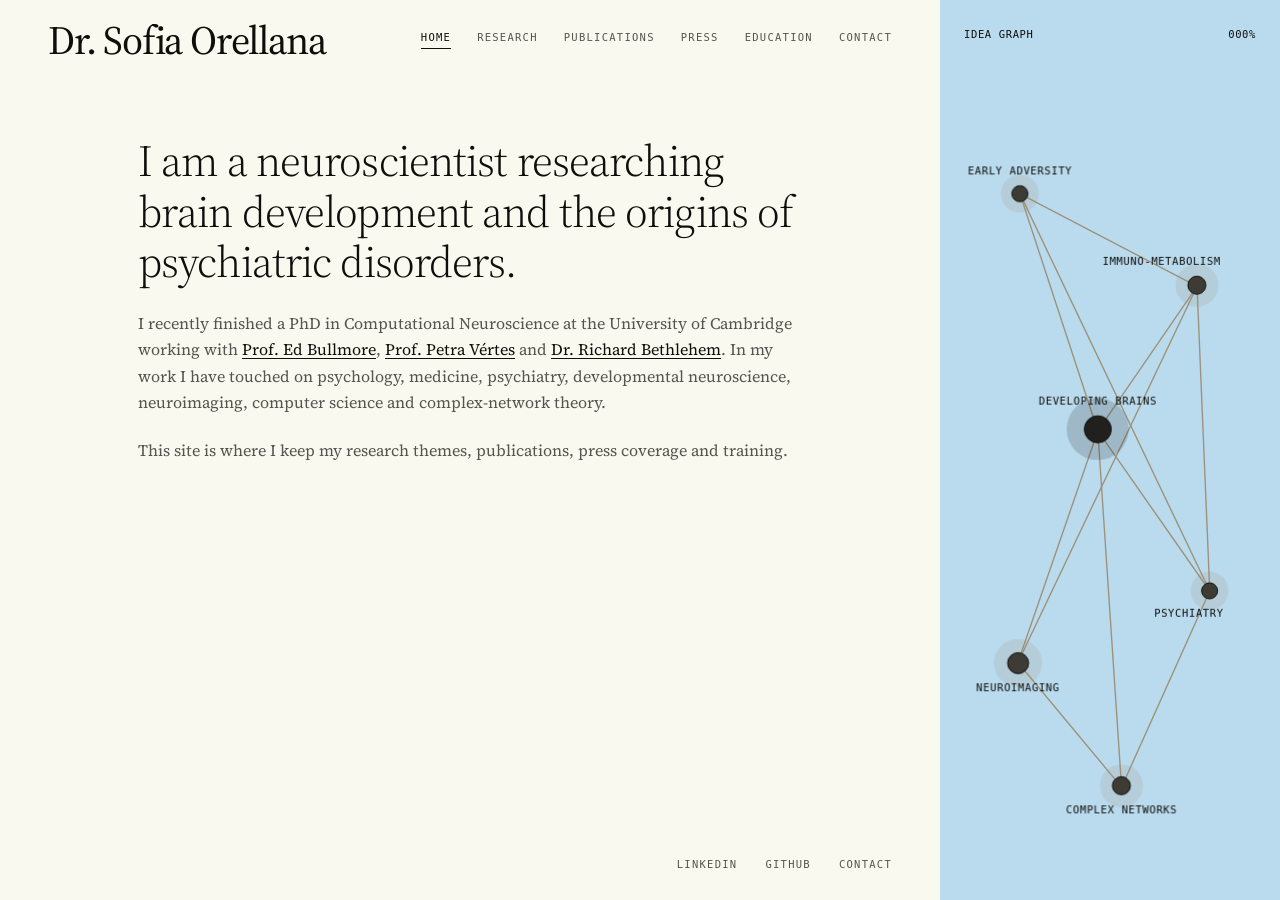
==== commit 888c4dd4: "Give research and contact their own pages, and share the idea graph across the site. Co-authored-by:" ====
--- a/index.html
+++ b/index.html
@@ -7,114 +7,41 @@
     <meta name="description" content="Sofia Orellana — Computational Neuroscience at the University of Cambridge. Developmental neuroimaging, immuno-metabolic mediators of early-life stress, and complex brain networks.">
     <link rel="preconnect" href="https://fonts.googleapis.com">
     <link rel="preconnect" href="https://fonts.gstatic.com" crossorigin>
-    <link href="https://fonts.googleapis.com/css2?family=Caprasimo:wght@400&family=Figtree:wght@400;600;700&display=swap" rel="stylesheet">
+    <link href="https://fonts.googleapis.com/css2?family=Source+Serif+4:ital,opsz,wght@0,8..60,200..900;1,8..60,200..900&display=swap" rel="stylesheet">
     <link rel="stylesheet" href="styles.css">
 </head>
 <body>
 
 <div class="page">
+<div class="page-main page-main-home">
 
-    <main>
+<header class="topbar">
+    <a class="brand brand-home" href="index.html">Dr. Sofia Orellana</a>
+    <nav class="topnav" aria-label="Primary">
+        <a href="index.html" aria-current="page">Home</a>
+        <a href="research.html">Research</a>
+        <a href="publications.html">Publications</a>
+        <a href="press.html">Press</a>
+        <a href="education.html">Education</a>
+        <a href="contact.html">Contact</a>
+    </nav>
+</header>
 
-        <header class="hero" data-nodes="brains,immuno,adversity">
-            <div class="kicker">
-                <span>Computational Neuroscience</span>
-                <span class="sep">/</span>
-                <span>University of Cambridge</span>
-            </div>
-            <h1 class="hero-name">Sofia Orellana</h1>
-            <p class="hero-tagline">Hi! I am a neuroscientist interested in how brains become such intelligent biological entities and how our bodies and social lives shape them! I recently finished a PhD in Computational Neuroscience in the Department of Psychiatry at Cambridge.</p>
-            <nav class="pill-nav">
-                <a href="#research">Research</a>
-                <a href="education.html">Education</a>
-                <a href="publications.html">Publications</a>
-                <a href="press.html">Press</a>
-                <a href="#writing">Writing</a>
-                <a href="#contact">Contact</a>
-            </nav>
-        </header>
+<main class="shell shell-home">
+    <section class="intro" data-nodes="brains,immuno,adversity,psychiatry,imaging,networks">
+        <h1 class="intro-title">I am a neuroscientist researching brain development and the origins of psychiatric disorders.</h1>
+        <p>I recently finished a PhD in Computational Neuroscience at the University of Cambridge working with <a href="https://scholar.google.com/citations?user=W6SoSFoAAAAJ&amp;hl=en" target="_blank" rel="noopener">Prof. Ed Bullmore</a>, <a href="https://scholar.google.com/citations?user=n_jYwgIAAAAJ&amp;hl=en" target="_blank" rel="noopener">Prof. Petra Vértes</a> and <a href="https://scholar.google.com/citations?user=iapPGj8AAAAJ&amp;hl=en" target="_blank" rel="noopener">Dr. Richard Bethlehem</a>. In my work I have touched on psychology, medicine, psychiatry, developmental neuroscience, neuroimaging, computer science and complex-network theory.</p>
+        <p>This site is where I keep my research themes, publications, press coverage and training.</p>
+    </section>
+</main>
 
-        <section id="research" data-nodes="brains,immuno,adversity,psychiatry,imaging,networks">
-            <h2 class="h2-lead">Neurodevelopment in context</h2>
-            <p class="lede">I focus on deciphering how the brain develops from childhood to adulthood, but also how our early experiences and our physical health are influencing this process. To do this I work with large-scale datasets of live human brains, like the <a href="https://www.ukbiobank.ac.uk/" target="_blank" rel="noopener">UK Biobank</a> or the <a href="https://abcdstudy.org/" target="_blank" rel="noopener">ABCD Study</a> (a US children's cohort), examining thousands of people at a time. In my work I have touched on psychology, medicine, psychiatry, developmental neuroscience, neuroimaging, computer science and complex-network theory.</p>
-            <p class="lede"><em>The graph on the right gives you an overview!</em></p>
-        </section>
+<footer class="home-foot">
+    <a href="https://uk.linkedin.com/in/sofia-c-orellana" target="_blank" rel="noopener">LinkedIn</a>
+    <a href="https://github.com/s-orellana" target="_blank" rel="noopener">GitHub</a>
+    <a href="contact.html">Contact</a>
+</footer>
 
-        <section data-nodes="immuno,adversity,psychiatry">
-            <div class="kicker"><span>Theme</span><span class="sep">/</span><span>Body to brain</span></div>
-            <h3 class="h3-theme">Social stress, physical health and brain structure</h3>
-            <p class="body-copy">I've worked extensively on how early-life stress impacts immune and metabolic health to shape the brain in adulthood, letting us know a little bit better what role the body has in possibly precipitating the emergence of psychiatric illnesses. If you've read the famous "The Body Keeps the Score" book, <a href="https://doi.org/10.1073/pnas.2304704121" target="_blank" rel="noopener">my work</a> tells you a little bit about <em>how</em>.</p>
-            <p class="body-copy">On this theme I have also collaborated extensively on research examining how social environments contribute to resilience.</p>
-            <div class="tags-row">
-                <span class="tag tag-accent">Immunology</span>
-                <span class="tag tag-neutral">Metabolic health</span>
-                <span class="tag tag-outline">UK Biobank</span>
-            </div>
-        </section>
-
-        <section data-nodes="networks,brains,imaging">
-            <div class="kicker"><span>Theme</span><span class="sep">/</span><span>Maturation</span></div>
-            <h3 class="h3-theme">How does the brain grow?</h3>
-            <p class="body-copy">The transition between childhood and adolescence involves not only the physical changes of puberty but also subtle-yet-significant changes in structure giving rise to adult-like cognition. We also know brains are surprisingly uniform across humans — even if we are all different, the basic stuff is there for most of us! How are the "instructions" for building a brain changing the way regions talk to each other? This is something I am looking into.</p>
-            <div class="tags-row">
-                <span class="tag tag-accent-2">Complex networks</span>
-                <span class="tag tag-neutral">Neurodevelopment</span>
-                <span class="tag tag-outline">ABCD</span>
-            </div>
-        </section>
-
-        <section data-nodes="imaging,networks">
-            <div class="kicker"><span>Theme</span><span class="sep">/</span><span>Craft</span></div>
-            <h3 class="h3-theme">Data, data baby!</h3>
-            <p class="body-copy">Getting meaningful information from thousands of brain scans requires meticulous work, software engineering and quality control. I've built strong pipelines for pre- and post-processing of magnetic and diffusion resonance images (a.k.a. MRI and DWI). You'll find them on my <a href="https://github.com/s-orellana" target="_blank" rel="noopener">GitHub</a> when my next publication is out.</p>
-            <div class="tech-grid">
-                <div><div>Languages</div>Python · R · MATLAB · Bash</div>
-                <div><div>Imaging</div>FreeSurfer · FSL · SPM</div>
-                <div><div>Compute</div>HPC management</div>
-            </div>
-        </section>
-
-        <section id="writing" data-nodes="">
-            <h2 class="h2-lead">Writing</h2>
-            <div class="notes-card">
-                <h3>Nothing here yet</h3>
-                <p>Soon.</p>
-            </div>
-        </section>
-
-        <section id="contact" data-nodes="brains,immuno,adversity,psychiatry,imaging,networks">
-            <h2 class="h2-lead">Contact</h2>
-            <p class="body-copy">Happy to hear from you: email is best, for collaborations, data questions, students thinking about this field, or journalists.</p>
-            <div class="contact-rows">
-                <a href="mailto:sdco2@cam.ac.uk">
-                    <span class="icon" aria-hidden="true">
-                        <svg viewBox="0 0 24 24" fill="currentColor"><path d="M20 4H4c-1.1 0-2 .9-2 2v12c0 1.1.9 2 2 2h16c1.1 0 2-.9 2-2V6c0-1.1-.9-2-2-2m0 4-8 5-8-5V6l8 5 8-5z"/></svg>
-                    </span>
-                    sdco2@cam.ac.uk
-                </a>
-                <a href="https://github.com/s-orellana" target="_blank" rel="noopener">
-                    <span class="icon" aria-hidden="true">
-                        <svg viewBox="0 0 24 24" fill="currentColor"><path d="M12 .297c-6.63 0-12 5.373-12 12 0 5.303 3.438 9.8 8.205 11.385.6.113.82-.258.82-.577 0-.285-.01-1.04-.015-2.04-3.338.724-4.042-1.61-4.042-1.61C4.422 18.07 3.633 17.7 3.633 17.7c-1.087-.744.084-.729.084-.729 1.205.084 1.838 1.236 1.838 1.236 1.07 1.835 2.809 1.305 3.495.998.108-.776.417-1.305.76-1.605-2.665-.3-5.466-1.332-5.466-5.93 0-1.31.465-2.38 1.235-3.22-.135-.303-.54-1.523.105-3.176 0 0 1.005-.322 3.3 1.23.96-.267 1.98-.399 3-.405 1.02.006 2.04.138 3 .405 2.28-1.552 3.285-1.23 3.285-1.23.645 1.653.24 2.873.12 3.176.765.84 1.23 1.91 1.23 3.22 0 4.61-2.805 5.625-5.475 5.92.42.36.81 1.096.81 2.22 0 1.606-.015 2.896-.015 3.286 0 .315.21.69.825.57C20.565 22.092 24 17.592 24 12.297c0-6.627-5.373-12-12-12"/></svg>
-                    </span>
-                    github.com/s-orellana
-                </a>
-                <a href="https://scholar.google.com/citations?user=67bRZDMAAAAJ&amp;hl=en" target="_blank" rel="noopener">
-                    <span class="icon" aria-hidden="true">
-                        <svg viewBox="0 0 24 24" fill="currentColor"><path d="M12 9.68 5.07 5.5 12 1.32 18.93 5.5 12 9.68zm0 1.47 7.5-4.5V12c0 3.87-3.13 7.5-7.5 7.5S4.5 15.87 4.5 12V6.65L12 11.15zM5.82 13.5c.4 2.16 2.17 3.93 4.33 4.33v-4.33H5.82zm8.03 4.33c2.16-.4 3.93-2.17 4.33-4.33h-4.33v4.33z"/></svg>
-                    </span>
-                    Google Scholar
-                </a>
-                <a href="https://uk.linkedin.com/in/sofia-c-orellana" target="_blank" rel="noopener">
-                    <span class="icon" aria-hidden="true">
-                        <svg viewBox="0 0 24 24" fill="currentColor"><path d="M20.447 20.452h-3.554v-5.569c0-1.328-.027-3.037-1.852-3.037-1.853 0-2.136 1.445-2.136 2.939v5.667H9.351V9h3.414v1.561h.046c.477-.9 1.637-1.85 3.37-1.85 3.601 0 4.267 2.37 4.267 5.455v6.286zM5.337 7.433a2.062 2.062 0 0 1-2.063-2.065 2.064 2.064 0 1 1 2.063 2.065zm1.782 13.019H3.555V9h3.564v11.452zM22.225 0H1.771C.792 0 0 .774 0 1.729v20.542C0 23.227.792 24 1.771 24h20.451C23.2 24 24 23.227 24 22.271V1.729C24 .774 23.2 0 22.222 0h.003z"/></svg>
-                    </span>
-                    sofia-c-orellana
-                </a>
-            </div>
-            <div class="updated">Last updated September 2026</div>
-        </section>
-
-    </main>
+</div>
 
     <aside class="rail" aria-label="Idea graph">
         <div class="rail-head">
@@ -124,250 +51,11 @@
         <div class="rail-graph" id="rail-graph">
             <svg viewBox="0 0 292 560" preserveAspectRatio="none" id="rail-edges"></svg>
         </div>
-        <div class="rail-panel">
-            <div class="panel-kicker" id="panel-kicker">Now reading</div>
-            <div class="panel-title" id="panel-title">A map of one question</div>
-            <p class="panel-body" id="panel-body">Hover a node to see what it connects to. Click one to jump to the section it belongs to.</p>
-        </div>
     </aside>
 
 </div>
 
-<script>
-(function () {
-    'use strict';
-
-    const NODES = [
-        { id: 'brains',     label: 'Developing brains', x: 132, y: 258, r: 13, anchor: 'middle', dx: 0,   dy: -26, target: 'research',
-          body: 'The hub. How brain structure is built, and rebuilt, across childhood, adolescence and the rest of a life.' },
-        { id: 'adversity',  label: 'Early adversity',   x: 54,  y: 96,  r: 8,  anchor: 'start',  dx: -6,  dy: -18, target: 'research',
-          body: 'Maltreatment, neglect and early stress as physical exposures with measurable downstream signatures.' },
-        { id: 'immuno',     label: 'Immuno-metabolism', x: 234, y: 158, r: 9,  anchor: 'end',    dx: 14,  dy: -16, target: 'research',
-          body: 'Inflammation and metabolic strain as the routes by which an early environment gets into the brain.' },
-        { id: 'psychiatry', label: 'Psychiatry',        x: 246, y: 372, r: 8,  anchor: 'end',    dx: 14,  dy: 22,  target: 'research',
-          body: 'Where the findings land: mental health outcomes, resilience, and what clinicians and social workers can use.' },
-        { id: 'imaging',    label: 'Neuroimaging',      x: 52,  y: 424, r: 10, anchor: 'start',  dx: -6,  dy: 24,  target: 'research',
-          body: 'MRI preprocessing as a discipline — FreeSurfer, surface editing, pipelines on HPC clusters.' },
-        { id: 'networks',   label: 'Complex networks',  x: 158, y: 508, r: 9,  anchor: 'middle', dx: 0,   dy: 26,  target: 'research',
-          body: 'Graph theory for cortical organisation: how networks mature, and how they fail under injury.' },
-    ];
-
-    const EDGES = [
-        ['brains', 'adversity'], ['brains', 'immuno'], ['brains', 'psychiatry'],
-        ['brains', 'imaging'], ['brains', 'networks'],
-        ['adversity', 'immuno'], ['immuno', 'psychiatry'], ['adversity', 'psychiatry'],
-        ['imaging', 'networks'], ['imaging', 'immuno'], ['networks', 'psychiatry'],
-    ];
-
-    const EDGE_NOTES = {
-        'brains|adversity': 'Adversity is read as a developmental exposure, not only a memory.',
-        'brains|immuno': 'Immune and metabolic state as a mediator of brain structure.',
-        'brains|psychiatry': 'Structural findings translated into psychiatric risk and resilience.',
-        'brains|imaging': 'Nothing about development is visible without a defensible pipeline.',
-        'brains|networks': 'Cortical organisation described as a maturing graph.',
-        'adversity|immuno': 'Childhood maltreatment leaves an inflammatory and metabolic trace.',
-        'immuno|psychiatry': 'Physical medicine and mental health treated as one system.',
-        'adversity|psychiatry': 'Early stress to adult mental health, via the body.',
-        'imaging|networks': 'Preprocessing choices change the network you reconstruct.',
-        'imaging|immuno': 'Biobank-scale imaging joined to peripheral blood markers.',
-        'networks|psychiatry': 'Cascading network failure as a model for clinical decline.',
-    };
-
-    const VIEW_W = 292;
-    const VIEW_H = 560;
-    const DRIFT = 0.3;
-    const SVG_NS = 'http://www.w3.org/2000/svg';
-
-    const graphRoot = document.getElementById('rail-graph');
-    const svg = document.getElementById('rail-edges');
-    const progressEl = document.getElementById('rail-progress');
-    const panelKicker = document.getElementById('panel-kicker');
-    const panelTitle = document.getElementById('panel-title');
-    const panelBody = document.getElementById('panel-body');
-
-    const state = {
-        t: 0,
-        hover: null,
-        active: ['brains'],
-        progress: 0,
-    };
-
-    const edgeEls = EDGES.map(function ([a, b]) {
-        const line = document.createElementNS(SVG_NS, 'line');
-        line.setAttribute('stroke-linecap', 'round');
-        line.setAttribute('vector-effect', 'non-scaling-stroke');
-        svg.appendChild(line);
-        return { a: a, b: b, el: line };
-    });
-
-    const nodeEls = NODES.map(function (n) {
-        const wrapper = document.createElement('div');
-        wrapper.className = 'graph-node';
-        wrapper.dataset.id = n.id;
-        wrapper.style.left = (n.x / VIEW_W * 100).toFixed(3) + '%';
-        wrapper.style.top = (n.y / VIEW_H * 100).toFixed(3) + '%';
-
-        const halo = document.createElement('div');
-        halo.className = 'graph-halo';
-        wrapper.appendChild(halo);
-
-        const dot = document.createElement('div');
-        dot.className = 'graph-dot';
-        wrapper.appendChild(dot);
-
-        const label = document.createElement('div');
-        label.className = 'graph-label';
-        label.textContent = n.label;
-        label.style.left = '0';
-        label.style.top = (n.dy < 0 ? -(n.r + 8) : n.r + 8) + 'px';
-        const tx = n.anchor === 'end' ? '-80%' : '-50%';
-        const ty = n.dy < 0 ? '-100%' : '0';
-        label.style.transform = 'translate(' + tx + ', ' + ty + ')';
-        wrapper.appendChild(label);
-
-        wrapper.addEventListener('mouseenter', function () { state.hover = n.id; render(); });
-        wrapper.addEventListener('mouseleave', function () { state.hover = null; render(); });
-        wrapper.addEventListener('click', function () {
-            const el = document.getElementById(n.target);
-            if (el) window.scrollTo({ top: el.getBoundingClientRect().top + window.scrollY - 80, behavior: 'smooth' });
-        });
-
-        graphRoot.appendChild(wrapper);
-        return { def: n, wrapper: wrapper, halo: halo, dot: dot, label: label };
-    });
-
-    function isOn(id) {
-        return state.active.indexOf(id) !== -1 || state.hover === id;
-    }
-
-    function computePositions() {
-        const pos = {};
-        const t = state.t;
-        NODES.forEach(function (n, i) {
-            const a = t * 0.045 + i * 1.7;
-            pos[n.id] = {
-                x: n.x + Math.sin(a) * 7 * DRIFT + Math.sin(a * 0.43) * 3 * DRIFT,
-                y: n.y + Math.cos(a * 0.8 + i) * 6 * DRIFT + Math.cos(a * 0.31) * 3 * DRIFT,
-            };
-        });
-        return pos;
-    }
-
-    function render() {
-        const pos = computePositions();
-
-        edgeEls.forEach(function (e) {
-            const on = isOn(e.a) && isOn(e.b);
-            const touched = state.hover && (state.hover === e.a || state.hover === e.b);
-            e.el.setAttribute('x1', pos[e.a].x);
-            e.el.setAttribute('y1', pos[e.a].y);
-            e.el.setAttribute('x2', pos[e.b].x);
-            e.el.setAttribute('y2', pos[e.b].y);
-            e.el.setAttribute('stroke', touched
-                ? 'var(--color-accent)'
-                : on ? 'var(--color-accent-2-400)' : 'var(--color-neutral-300)');
-            e.el.setAttribute('stroke-width', touched ? 2 : on ? 1.4 : 0.7);
-        });
-
-        nodeEls.forEach(function (ne) {
-            const n = ne.def;
-            const p = pos[n.id];
-            const on = isOn(n.id);
-            const hot = state.hover === n.id;
-            const isHub = n.id === 'brains';
-            const scale = hot ? 1.28 : on ? 1.08 : 0.82;
-            const dotSize = (n.r * scale * 2).toFixed(1) + 'px';
-            const haloRadius = on ? n.r * (hot ? 3.1 : 2.4) : n.r * 1.4;
-
-            const shiftX = (p.x - n.x).toFixed(2);
-            const shiftY = (p.y - n.y).toFixed(2);
-            ne.wrapper.style.transform = 'translate(' + shiftX + 'px, ' + shiftY + 'px)';
-
-            ne.dot.style.width = dotSize;
-            ne.dot.style.height = dotSize;
-            if (on) {
-                ne.dot.style.background = isHub ? 'var(--color-accent)' : 'var(--color-accent-2-500)';
-                ne.dot.style.borderColor = isHub ? 'var(--color-accent-700)' : 'var(--color-accent-2-700)';
-            } else {
-                ne.dot.style.background = 'var(--color-neutral-300)';
-                ne.dot.style.borderColor = 'var(--color-neutral-400)';
-            }
-
-            const haloSize = (haloRadius * 2).toFixed(1) + 'px';
-            ne.halo.style.width = haloSize;
-            ne.halo.style.height = haloSize;
-            ne.halo.style.background = on
-                ? (isHub
-                    ? 'color-mix(in srgb, var(--color-accent) 18%, transparent)'
-                    : 'color-mix(in srgb, var(--color-accent-2) 18%, transparent)')
-                : 'transparent';
-
-            ne.label.style.color = on ? 'var(--color-neutral-900)' : 'var(--color-neutral-500)';
-        });
-
-        let nextKicker, nextTitle, nextBody;
-        if (state.hover) {
-            const n = NODES.find(function (x) { return x.id === state.hover; });
-            const linkNotes = EDGES
-                .filter(function (pair) { return pair[0] === state.hover || pair[1] === state.hover; })
-                .map(function (pair) { return EDGE_NOTES[pair.join('|')]; })
-                .filter(Boolean);
-            const noteIdx = linkNotes.length ? Math.floor(state.t / 75) % linkNotes.length : 0;
-            nextKicker = 'Node';
-            nextTitle = n.label;
-            nextBody = n.body + (linkNotes.length ? ' — ' + linkNotes[noteIdx] : '');
-        } else {
-            nextKicker = 'Now reading';
-            nextTitle = 'A map of one question';
-            nextBody = 'Hover a node to see what it connects to. Click one to jump to the section it belongs to.';
-        }
-        if (panelKicker.textContent !== nextKicker) panelKicker.textContent = nextKicker;
-        if (panelTitle.textContent !== nextTitle) panelTitle.textContent = nextTitle;
-        if (panelBody.textContent !== nextBody) panelBody.textContent = nextBody;
-
-        progressEl.textContent = String(Math.round(state.progress * 100)).padStart(3, '0') + '%';
-    }
-
-    function track() {
-        const blocks = Array.from(document.querySelectorAll('[data-nodes]'));
-        const centre = window.innerHeight * 0.42;
-        let best = null;
-        let bestD = Infinity;
-        blocks.forEach(function (b) {
-            const rect = b.getBoundingClientRect();
-            const d = Math.abs(rect.top + rect.height / 2 - centre);
-            if (d < bestD) { bestD = d; best = b; }
-        });
-        const list = best ? (best.getAttribute('data-nodes') || '').split(',').filter(Boolean) : [];
-        const max = Math.max(1, document.documentElement.scrollHeight - window.innerHeight);
-        const p = Math.min(1, Math.max(0, window.scrollY / max));
-        if (state.active.join() !== list.join() || Math.abs(state.progress - p) >= 0.004) {
-            state.active = list;
-            state.progress = p;
-        }
-    }
-
-    const prefersReducedMotion = window.matchMedia && window.matchMedia('(prefers-reduced-motion: reduce)').matches;
-
-    let last = 0;
-    function loop(ts) {
-        if (!prefersReducedMotion && ts - last > 80) {
-            last = ts;
-            state.t += 1;
-            track();
-            render();
-        }
-        requestAnimationFrame(loop);
-    }
-
-    window.addEventListener('scroll', function () { track(); render(); }, { passive: true });
-    window.addEventListener('resize', function () { track(); render(); });
-
-    track();
-    render();
-    if (!prefersReducedMotion) requestAnimationFrame(loop);
-})();
-</script>
+<script src="graph.js"></script>
 
 </body>
 </html>
--- a/styles.css
+++ b/styles.css
@@ -1,47 +1,89 @@
-/* Organic design tokens — shared across every page */
+/* Live site — top-bar + intro + card-list layout, with the idea graph
+   in a sticky right rail. */
 :root {
-    --color-bg: #f5ead8;
-    --color-surface: #ebddc5;
-    --color-text: #201e1d;
-    --color-accent: #c67139;
-    --color-accent-2: #7a8a5e;
-    --color-divider: color-mix(in srgb, #201e1d 16%, transparent);
-
-    --color-neutral-100: #f9f4ed;
-    --color-neutral-200: #eee7db;
-    --color-neutral-300: #dcd3c4;
-    --color-neutral-400: #c0b6a5;
-    --color-neutral-500: #a19786;
-    --color-neutral-600: #82796a;
-    --color-neutral-700: #645c50;
-    --color-neutral-800: #474238;
-    --color-neutral-900: #2e2b25;
-
-    --color-accent-100: #fff2eb;
-    --color-accent-200: #ffe1d0;
-    --color-accent-300: #ffc6a5;
-    --color-accent-500: #d67f48;
-    --color-accent-600: #b2622d;
-    --color-accent-700: #8c491a;
-    --color-accent-800: #643312;
-
-    --color-accent-2-100: #f0fae1;
-    --color-accent-2-300: #ccdbb2;
-    --color-accent-2-400: #aebf92;
-    --color-accent-2-500: #8fa073;
-    --color-accent-2-700: #56633f;
-    --color-accent-2-800: #3d472b;
-
-    --font-heading: "Caprasimo", Georgia, serif;
-    --font-body: "Figtree", system-ui, -apple-system, sans-serif;
-    --font-mono: ui-monospace, SFMono-Regular, Menlo, monospace;
+    --color-ink: #0f0e0b;
+    --color-bone: #f9f9f0;
+    --color-ash: #6d6c67;
+    --color-charcoal: #21201c;
+    --color-graphite: #555450;
+    --color-mist: #84837d;
+    --color-deep-earth: #3d3b34;
+    --color-soft-sand: #ccc5a3;
+    --color-warm-stone: #9d937c;
+    --color-sage: #d5fad3;
+    --color-garden: #3b6f3e;
+    --color-powder-blue: #badbee;
+
+    --color-bg: var(--color-bone);
+    --color-surface: var(--color-sage);
+    --color-text: var(--color-ink);
+    --color-accent: var(--color-charcoal);
+    --color-accent-2: var(--color-warm-stone);
+    --color-divider: color-mix(in srgb, var(--color-ink) 16%, transparent);
+
+    --color-neutral-100: var(--color-bone);
+    --color-neutral-200: var(--color-sage);
+    --color-neutral-300: var(--color-soft-sand);
+    --color-neutral-400: var(--color-warm-stone);
+    --color-neutral-500: var(--color-mist);
+    --color-neutral-600: var(--color-ash);
+    --color-neutral-700: var(--color-graphite);
+    --color-neutral-800: var(--color-deep-earth);
+    --color-neutral-900: var(--color-ink);
+
+    --color-accent-100: var(--color-sage);
+    --color-accent-200: var(--color-sage);
+    --color-accent-300: var(--color-soft-sand);
+    --color-accent-500: var(--color-charcoal);
+    --color-accent-600: var(--color-charcoal);
+    --color-accent-700: var(--color-ink);
+    --color-accent-800: var(--color-ink);
+
+    --color-accent-2-100: var(--color-powder-blue);
+    --color-accent-2-300: var(--color-powder-blue);
+    --color-accent-2-400: var(--color-warm-stone);
+    --color-accent-2-500: var(--color-deep-earth);
+    --color-accent-2-700: var(--color-ink);
+    --color-accent-2-800: var(--color-ink);
+
+    --font-season-serif: "Source Serif 4", ui-serif, Georgia, Cambria, "Times New Roman", Times, serif;
+    --font-heading: var(--font-season-serif);
+    --font-body: var(--font-season-serif);
+    --font-mono: var(--font-season-serif);
+    --font-graph: ui-monospace, SFMono-Regular, Menlo, Consolas, monospace;
+
+    --text-caption: 9px;
+    --leading-caption: 1.4;
+    --tracking-caption: 0.01em;
+    --text-body-sm: 16px;
+    --leading-body-sm: 1.5;
+    --text-body: 18px;
+    --leading-body: 1.4;
+    --text-subheading: 20px;
+    --leading-subheading: 1.3;
+    --tracking-subheading: -0.2px;
+    --text-heading: 24px;
+    --leading-heading: 1.25;
+    --tracking-heading: -0.24px;
+    --text-heading-lg: 55px;
+    --leading-heading-lg: 1.1;
+    --tracking-heading-lg: -1.1px;
+    --text-display-sm: 90px;
+    --leading-display-sm: 1;
+    --tracking-display-sm: -2.7px;
+
+    --font-weight-w335: 335;
+    --font-weight-w340: 340;
+    --font-weight-regular: 400;
+    --font-weight-w420: 420;
+    --font-weight-w444: 444;
 
     --radius-md: 16px;
     --radius-lg: 28px;
-    --radius-pill: 999px;
-
-    --shadow-sm: 0 1px 2px color-mix(in srgb, #2e2b25 14%, transparent);
-    --shadow-md: 0 3px 10px color-mix(in srgb, #2e2b25 16%, transparent);
+    --radius-pill: 9999px;
+
+    --shell-max: 760px;
+    --shell-pad: 48px;
 }
 
 *, *::before, *::after { box-sizing: border-box; }
@@ -53,233 +95,294 @@
     background: var(--color-bg);
     color: var(--color-text);
     font-family: var(--font-body);
-    font-size: 15px;
-    line-height: 1.55;
-    font-weight: 400;
+    font-size: var(--text-body);
+    line-height: var(--leading-body);
+    font-weight: var(--font-weight-regular);
+    font-optical-sizing: auto;
+    font-feature-settings: "calt";
+    font-synthesis: none;
     -webkit-font-smoothing: antialiased;
     -moz-osx-font-smoothing: grayscale;
 }
 
 h1, h2, h3, h4 {
     font-family: var(--font-heading);
-    font-weight: 400;
-    line-height: 1.12;
-    letter-spacing: -0.015em;
+    font-weight: var(--font-weight-w340);
+    line-height: var(--leading-heading);
+    letter-spacing: var(--tracking-heading);
     margin: 0;
+    font-feature-settings: "calt";
 }
 
 p { margin: 0; text-wrap: pretty; }
 
 a {
-    color: var(--color-accent-700);
+    color: var(--color-ink);
     text-decoration: underline;
     text-decoration-thickness: 1px;
     text-underline-offset: 3px;
 }
-a:hover { color: var(--color-accent); }
-:focus-visible { outline: 2px solid var(--color-accent); outline-offset: 2px; border-radius: 4px; }
-::selection { background: color-mix(in srgb, var(--color-accent) 30%, transparent); }
-
-/* ─── Layout ────────────────────────────────────────────────────────── */
+a:hover { color: var(--color-charcoal); }
+:focus-visible { outline: 1px solid var(--color-ink); outline-offset: 3px; }
+::selection { background: var(--color-powder-blue); color: var(--color-ink); }
+
+/* ─── Top bar ───────────────────────────────────────────────────────── */
 .page {
     min-height: 100vh;
     display: grid;
     grid-template-columns: minmax(0, 1fr) 340px;
 }
-
-.page-inner {
+.page-main { min-width: 0; }
+.page-main-home {
+    display: flex;
+    flex-direction: column;
+    min-height: 100vh;
+}
+
+.topbar {
+    position: sticky;
+    top: 0;
+    z-index: 10;
+    display: flex;
+    align-items: center;
+    justify-content: space-between;
+    gap: 32px;
+    flex-wrap: wrap;
+    padding: 18px var(--shell-pad);
+    background: var(--color-bg);
+}
+.brand {
+    font-family: var(--font-heading);
+    font-size: var(--text-subheading);
+    line-height: var(--leading-subheading);
+    letter-spacing: var(--tracking-subheading);
+    font-weight: var(--font-weight-w420);
+    color: var(--color-ink);
+    text-decoration: none;
+}
+.brand-home {
+    font-size: clamp(30px, 3.4vw, 40px);
+    line-height: 1.1;
+    letter-spacing: -0.03em;
+    font-weight: var(--font-weight-w420);
+}
+.topnav { display: flex; align-items: center; gap: 26px; flex-wrap: wrap; }
+.topnav a {
+    font-family: var(--font-graph);
+    font-size: 10.5px;
+    line-height: 1.3;
+    letter-spacing: 0.12em;
+    text-transform: uppercase;
+    text-decoration: none;
+    color: var(--color-graphite);
+    padding-bottom: 4px;
+    border-bottom: 1.5px solid transparent;
+}
+.topnav a:hover { color: var(--color-ink); }
+.topnav a[aria-current="page"] {
+    color: var(--color-ink);
+    border-bottom-color: var(--color-ink);
+}
+
+/* ─── Shell ─────────────────────────────────────────────────────────── */
+.shell {
+    max-width: var(--shell-max);
+    margin: 0 auto;
+    padding: 56px var(--shell-pad) 120px;
+    display: flex;
+    flex-direction: column;
+    gap: 80px;
+}
+.shell-home {
+    flex: 1 1 auto;
+    padding-bottom: 40px;
+}
+
+.home-foot {
+    display: flex;
+    justify-content: flex-end;
+    gap: 28px;
+    padding: 0 var(--shell-pad) 28px;
+    margin-top: auto;
+}
+.home-foot a {
+    font-family: var(--font-graph);
+    font-size: 10.5px;
+    line-height: 1.3;
+    letter-spacing: 0.12em;
+    text-transform: uppercase;
+    text-decoration: none;
+    color: var(--color-graphite);
+}
+.home-foot a:hover { color: var(--color-ink); text-decoration: underline; text-underline-offset: 3px; }
+
+/* ─── Intro ─────────────────────────────────────────────────────────── */
+.intro { display: flex; flex-direction: column; gap: 22px; }
+.intro-title {
+    font-size: clamp(30px, 3.6vw, 44px);
+    line-height: 1.15;
+    letter-spacing: -0.02em;
+    font-weight: var(--font-weight-w335);
+    max-width: 18em;
+}
+.intro p {
+    font-size: var(--text-body-sm);
+    line-height: 1.65;
+    color: var(--color-graphite);
+    max-width: 44em;
+}
+
+/* ─── Blocks and cards ──────────────────────────────────────────────── */
+.block {
+    display: flex;
+    flex-direction: column;
+    gap: 22px;
+    scroll-margin-top: 96px;
+}
+.block-title {
+    font-size: clamp(24px, 2.6vw, 30px);
+    line-height: 1.2;
+    letter-spacing: -0.01em;
+    font-weight: var(--font-weight-w340);
+}
+.block-lede {
+    font-size: var(--text-body-sm);
+    line-height: 1.65;
+    color: var(--color-graphite);
+    max-width: 46em;
+}
+
+.cards { display: flex; flex-direction: column; gap: 40px; }
+.card {
+    display: grid;
     grid-template-columns: minmax(0, 1fr);
-}
-
-main {
-    max-width: 760px;
-    padding: 88px 64px 160px 72px;
-    display: flex;
-    flex-direction: column;
-    gap: 72px;
-}
-
-.page-inner main {
-    padding-top: 48px;
-    padding-bottom: 120px;
-    gap: 56px;
-}
-
-section { display: flex; flex-direction: column; gap: 24px; scroll-margin-top: 80px; }
-
-main > section:has(> .h2-lead) {
-    padding-top: 44px;
-    border-top: 1px solid var(--color-divider);
-}
-
-.page-inner main > section:first-of-type {
-    padding-top: 8px;
-    border-top: none;
-}
-
-/* ─── Kickers ───────────────────────────────────────────────────────── */
-.kicker,
-.section-num {
-    font-family: var(--font-mono);
-    font-size: 12.5px;
-    letter-spacing: 0.15em;
-    text-transform: uppercase;
-    color: var(--color-neutral-600);
-    display: flex;
-    gap: 14px;
-    flex-wrap: wrap;
-}
-.kicker .sep { color: var(--color-neutral-400); }
-.section-num {
-    color: var(--color-accent-700);
-    font-weight: 500;
-}
-
-/* ─── Header / hero ─────────────────────────────────────────────────── */
-header.hero { display: flex; flex-direction: column; gap: 28px; }
-.hero-name { font-size: clamp(44px, 6vw, 68px); line-height: 0.98; letter-spacing: -0.02em; }
-.hero-tagline { font-size: 21px; line-height: 1.5; max-width: 30em; color: var(--color-neutral-800); }
-
-.page-head {
-    display: flex;
-    flex-direction: column;
-    gap: 20px;
-}
-.home-name {
-    font-family: var(--font-heading);
-    font-size: 22px;
-    line-height: 1.1;
-    color: inherit;
-    text-decoration: none;
-}
-.home-name:hover { color: var(--color-accent-700); }
-
-.pill-nav { display: flex; gap: 10px; flex-wrap: wrap; margin-top: 8px; }
-.pill-nav a {
-    border-radius: var(--radius-pill);
-    border: 1px solid var(--color-divider);
-    padding: 9px 18px;
-    font-family: var(--font-mono);
-    font-size: 11.5px;
-    letter-spacing: 0.1em;
-    text-transform: uppercase;
-    text-decoration: none;
-    color: var(--color-neutral-800);
-    transition: background-color 0.15s ease, border-color 0.15s ease, color 0.15s ease;
-}
-.pill-nav a:hover,
-.pill-nav a[aria-current="page"] {
-    background: var(--color-accent-100);
-    border-color: var(--color-accent-300);
-    color: var(--color-accent-700);
-}
-
-/* ─── Headings ──────────────────────────────────────────────────────── */
-.h2-lead { font-size: clamp(24px, 2.8vw, 28px); line-height: 1.15; max-width: 22em; }
-.h2-note {
-    font-size: 14.5px;
+    gap: 18px;
+    align-items: start;
+}
+
+.card-body { display: flex; flex-direction: column; gap: 14px; }
+.card-title {
+    font-size: var(--text-heading);
+    line-height: var(--leading-heading);
+    letter-spacing: var(--tracking-heading);
+    font-weight: var(--font-weight-w340);
+    color: var(--color-garden);
+}
+.card-text {
+    font-size: var(--text-body-sm);
+    line-height: 1.6;
+    color: var(--color-graphite);
+    max-width: 44em;
+}
+.card-link {
+    align-self: flex-start;
+    font-size: 14px;
     line-height: 1.4;
-    color: var(--color-neutral-600);
-    font-style: italic;
-    margin-top: -14px;
-}
-.h3-theme {
-    font-size: clamp(18px, 2.1vw, 20px);
-    line-height: 1.22;
-    max-width: 24em;
-    color: var(--color-accent-2-800);
-}
-
-main > section:has(> .kicker) .body-copy { font-size: 15px; line-height: 1.6; }
-
-.lede { font-size: 18px; line-height: 1.62; max-width: 34em; }
-.body-copy { font-size: 17px; line-height: 1.6; max-width: 34em; color: var(--color-neutral-800); }
+    color: var(--color-ink);
+}
 
 /* ─── Tags ──────────────────────────────────────────────────────────── */
-.tags-row { display: flex; gap: 8px; flex-wrap: wrap; padding-top: 4px; }
+.tags-row { display: flex; gap: 8px; flex-wrap: wrap; }
 .tag {
     display: inline-flex;
     align-items: center;
-    font-size: 11px;
-    letter-spacing: 0.02em;
-    padding: 3px 10px;
+    font-size: var(--text-caption);
+    letter-spacing: var(--tracking-caption);
+    font-weight: var(--font-weight-w420);
+    text-transform: uppercase;
+    padding: 5px 12px;
     border-radius: var(--radius-pill);
-}
-.tag-accent { background: var(--color-accent-100); color: var(--color-accent-800); }
-.tag-accent-2 { background: var(--color-accent-2-100); color: var(--color-accent-2-800); }
-.tag-neutral { background: var(--color-neutral-100); color: var(--color-neutral-800); }
-.tag-outline { border: 1px solid var(--color-accent); color: var(--color-accent-700); padding: 2px 9px; }
+    color: var(--color-ink);
+}
+.tag-accent { background: var(--color-sage); }
+.tag-accent-2 { background: var(--color-powder-blue); }
+.tag-neutral { background: var(--color-soft-sand); }
+.tag-outline { border: 1px solid var(--color-ink); padding: 4px 11px; }
 
 /* ─── Tech grid ─────────────────────────────────────────────────────── */
 .tech-grid {
     display: flex;
     flex-wrap: wrap;
     gap: 28px;
-    padding-top: 12px;
-    font-family: var(--font-mono);
+    font-family: var(--font-graph);
     font-size: 12.5px;
     line-height: 1.9;
+    font-weight: 400;
     color: var(--color-neutral-700);
 }
 .tech-grid > div > div:first-child {
-    color: var(--color-accent-700);
+    color: var(--color-garden);
     letter-spacing: 0.1em;
     text-transform: uppercase;
     font-size: 10.5px;
-}
-
-/* ─── Timeline lists ────────────────────────────────────────────────── */
+    font-weight: 400;
+}
+
+/* ─── Timeline lists (inner pages) ──────────────────────────────────── */
 .timeline {
     list-style: none;
     margin: 0;
     padding: 0;
     display: flex;
     flex-direction: column;
+    gap: 28px;
 }
 .timeline li {
     display: grid;
     grid-template-columns: 92px minmax(0, 1fr);
     gap: 22px;
-    padding: 26px 0;
-    border-top: 1px solid var(--color-divider);
 }
 
 #education .timeline li { grid-template-columns: minmax(0, 1fr); }
 .timeline-date {
-    font-family: var(--font-mono);
-    font-size: 12px;
-    color: var(--color-neutral-500);
-    padding-top: 5px;
+    font-family: var(--font-graph);
+    font-size: 10.5px;
+    letter-spacing: 0.08em;
+    text-transform: uppercase;
+    color: var(--color-ash);
+    padding-top: 7px;
 }
 .timeline-body { display: flex; flex-direction: column; gap: 8px; }
-.timeline-title { font-size: 20px; line-height: 1.3; font-weight: 600; }
+.timeline-title {
+    font-size: var(--text-subheading);
+    line-height: var(--leading-subheading);
+    letter-spacing: var(--tracking-subheading);
+    font-weight: var(--font-weight-w420);
+}
 .timeline-org {
-    font-family: var(--font-mono);
-    font-size: 12.5px;
-    color: var(--color-neutral-600);
-}
-.timeline-detail { font-size: 15.5px; line-height: 1.55; color: var(--color-neutral-800); max-width: 32em; }
-.timeline-meta { font-size: 14px; line-height: 1.5; color: var(--color-neutral-600); max-width: 32em; }
-
-.talks-list li { grid-template-columns: 76px minmax(0, 1fr); padding: 20px 0; gap: 20px; }
-.talks-list .timeline-title { font-size: 16.5px; line-height: 1.4; font-weight: 400; max-width: 32em; }
-.talks-list .timeline-body { gap: 5px; }
-.talks-list .timeline-org { font-family: var(--font-body); font-size: 13px; color: var(--color-neutral-600); }
-.talks-list .timeline-date { padding-top: 3px; }
-
-.pubs-list li { grid-template-columns: 56px minmax(0, 1fr); gap: 20px; }
-.pubs-list .timeline-title { font-size: 19px; line-height: 1.35; max-width: 30em; }
-.pubs-list .timeline-authors { font-size: 14.5px; line-height: 1.5; color: var(--color-neutral-700); max-width: 34em; }
+    font-family: var(--font-graph);
+    font-size: 10.5px;
+    letter-spacing: 0.08em;
+    text-transform: uppercase;
+    color: var(--color-ash);
+}
+.timeline-detail {
+    font-size: var(--text-body-sm);
+    line-height: var(--leading-body-sm);
+    color: var(--color-ink);
+    max-width: 40em;
+}
+.timeline-meta {
+    font-size: var(--text-body-sm);
+    line-height: var(--leading-body-sm);
+    color: var(--color-ash);
+    max-width: 40em;
+}
+
+.pubs-list li { grid-template-columns: 76px minmax(0, 1fr); }
+.pubs-list .timeline-title { font-size: var(--text-subheading); line-height: var(--leading-subheading); max-width: 32em; }
+.pubs-list .timeline-authors { font-size: var(--text-body-sm); line-height: var(--leading-body-sm); color: var(--color-graphite); max-width: 40em; }
 .pubs-list .timeline-venue {
     display: flex;
     gap: 16px;
     align-items: center;
     flex-wrap: wrap;
-    font-family: var(--font-mono);
-    font-size: 12px;
-}
-.pubs-list .timeline-venue .venue { color: var(--color-neutral-600); }
-.pubs-list .timeline-date { padding-top: 4px; }
+    font-family: var(--font-graph);
+    font-size: 10.5px;
+    letter-spacing: 0.08em;
+    text-transform: uppercase;
+}
+.pubs-list .timeline-venue .venue { color: var(--color-ash); }
 
 /* ─── Buttons ───────────────────────────────────────────────────────── */
 .btn-row { display: flex; gap: 12px; flex-wrap: wrap; }
@@ -287,82 +390,64 @@
     display: inline-flex;
     align-items: center;
     gap: 6px;
-    font-family: var(--font-heading);
-    font-size: 14px;
+    font-family: var(--font-season-serif);
+    font-size: var(--text-body-sm);
     line-height: 1.2;
-    padding: 8.8px 16px;
+    font-weight: var(--font-weight-w420);
+    letter-spacing: 0.06em;
+    text-transform: uppercase;
+    padding: 10px 20px;
     border-radius: var(--radius-pill);
-    border: 1px solid var(--color-divider);
-    color: var(--color-text);
-    background: transparent;
+    border: none;
+    color: var(--color-bone);
+    background: var(--color-charcoal);
     text-decoration: none;
-    transition: background-color 0.15s ease, border-color 0.15s ease;
-}
-.btn:hover {
-    background: color-mix(in srgb, var(--color-text) 7%, transparent);
-    color: var(--color-text);
-}
-
-/* ─── Notes placeholder card ────────────────────────────────────────── */
-.notes-card {
-    border: 1px dashed var(--color-neutral-400);
-    border-radius: var(--radius-lg);
-    padding: 40px;
-    background: color-mix(in srgb, var(--color-surface) 45%, transparent);
-    display: flex;
-    flex-direction: column;
-    gap: 12px;
-    max-width: 34em;
-}
-.notes-card h3 { font-size: 25px; line-height: 1.1; }
-.notes-card p { font-size: 16px; line-height: 1.6; color: var(--color-neutral-700); }
+    transition: background-color 0.15s ease;
+}
+.btn:hover { background: var(--color-ink); color: var(--color-bone); }
 
 /* ─── Contact rows ──────────────────────────────────────────────────── */
 .contact-rows {
     display: flex;
     flex-direction: column;
-    font-family: var(--font-mono);
-    font-size: 14px;
+    font-size: var(--text-body-sm);
+    line-height: var(--leading-body-sm);
+    max-width: 46em;
 }
 .contact-rows a {
     display: flex;
     align-items: center;
     gap: 16px;
-    padding: 14px 0;
-    border-top: 1px solid var(--color-divider);
+    padding: 10px 0;
     text-decoration: none;
-    color: var(--color-accent-700);
-}
-.contact-rows a:last-child { border-bottom: 1px solid var(--color-divider); }
-.contact-rows a:hover { color: var(--color-accent); }
-.contact-rows a:hover .icon { color: var(--color-accent); }
+    color: var(--color-ink);
+}
+.contact-rows a:hover { text-decoration: underline; text-underline-offset: 3px; }
 .contact-rows .icon {
     display: inline-flex;
     align-items: center;
     justify-content: center;
-    color: var(--color-neutral-700);
+    color: var(--color-ink);
     flex-shrink: 0;
     width: 22px;
     height: 22px;
-    transition: color 0.15s ease;
 }
 .contact-rows .icon svg { display: block; width: 20px; height: 20px; }
 .updated {
-    font-family: var(--font-mono);
-    font-size: 11px;
+    font-family: var(--font-graph);
+    font-size: 10.5px;
     letter-spacing: 0.08em;
     text-transform: uppercase;
-    color: var(--color-neutral-500);
-    padding-top: 32px;
-}
-
-/* ─── Right rail: idea graph ────────────────────────────────────────── */
+    color: var(--color-ash);
+    padding-top: 8px;
+}
+
+/* ─── Right rail: idea graph (same as live site) ─────────────────────── */
 aside.rail {
     position: sticky;
     top: 0;
     height: 100vh;
-    border-left: 1px solid var(--color-divider);
-    background: color-mix(in srgb, var(--color-surface) 40%, var(--color-bg));
+    background: var(--color-powder-blue);
     display: flex;
     flex-direction: column;
     justify-content: space-between;
@@ -372,11 +457,13 @@
     display: flex;
     align-items: center;
     justify-content: space-between;
-    font-family: var(--font-mono);
-    font-size: 10.5px;
-    letter-spacing: 0.14em;
-    text-transform: uppercase;
-    color: var(--color-neutral-600);
+    font-family: var(--font-graph);
+    font-size: 10.5px;
+    line-height: 1.3;
+    letter-spacing: 0.06em;
+    font-weight: 400;
+    text-transform: uppercase;
+    color: var(--color-ink);
 }
 .rail-graph { position: relative; flex: 1 1 0; min-height: 0; margin: 16px 0; }
 .rail-graph svg {
@@ -405,41 +492,16 @@
 .graph-label {
     position: absolute;
     left: 0;
-    font-family: var(--font-mono);
+    font-family: var(--font-graph);
     font-size: 10.5px;
     line-height: 1.3;
     letter-spacing: 0.06em;
+    font-weight: 400;
     text-transform: uppercase;
     white-space: nowrap;
-    color: var(--color-neutral-500);
+    color: var(--color-graphite);
     pointer-events: none;
     transition: color 0.25s ease;
-}
-.rail-panel {
-    min-height: 132px;
-    border-top: 1px solid var(--color-divider);
-    padding-top: 16px;
-    display: flex;
-    flex-direction: column;
-    gap: 8px;
-}
-.rail-panel .panel-kicker {
-    font-family: var(--font-mono);
-    font-size: 10.5px;
-    letter-spacing: 0.14em;
-    text-transform: uppercase;
-    color: var(--color-accent-700);
-}
-.rail-panel .panel-title {
-    font-family: var(--font-heading);
-    font-size: 19px;
-    line-height: 1.14;
-}
-.rail-panel .panel-body {
-    font-size: 13.5px;
-    line-height: 1.5;
-    color: var(--color-neutral-700);
-    min-height: 9em;
 }
 
 /* ─── Responsive ────────────────────────────────────────────────────── */
@@ -448,24 +510,25 @@
     aside.rail {
         position: static;
         height: auto;
-        border-left: none;
-        border-top: 1px solid var(--color-divider);
         padding: 32px 28px 40px;
     }
     .rail-graph { min-height: 320px; margin: 20px 0; }
-    main { padding: 56px 28px 96px; gap: 60px; }
-    main > section:has(> .h2-lead) { padding-top: 36px; }
+}
+
+@media (max-width: 900px) {
+    :root { --shell-pad: 28px; }
+    .shell { padding-top: 40px; gap: 60px; }
 }
 
 @media (max-width: 600px) {
-    main { padding: 48px 22px 80px; gap: 48px; }
-    main > section:has(> .h2-lead) { padding-top: 32px; }
-    .pill-nav a { padding: 8px 14px; }
+    :root { --shell-pad: 20px; }
+    .topbar { gap: 14px; padding-top: 14px; padding-bottom: 14px; }
+    .topnav { gap: 16px; }
+    .shell { padding-bottom: 80px; gap: 48px; }
+    .card { gap: 18px; }
     .timeline li,
-    .talks-list li,
     .pubs-list li { grid-template-columns: 1fr; gap: 6px; }
     .timeline-date { padding-top: 0; }
-    .contact-rows a { gap: 14px; }
 }
 
 @media (prefers-reduced-motion: reduce) {
